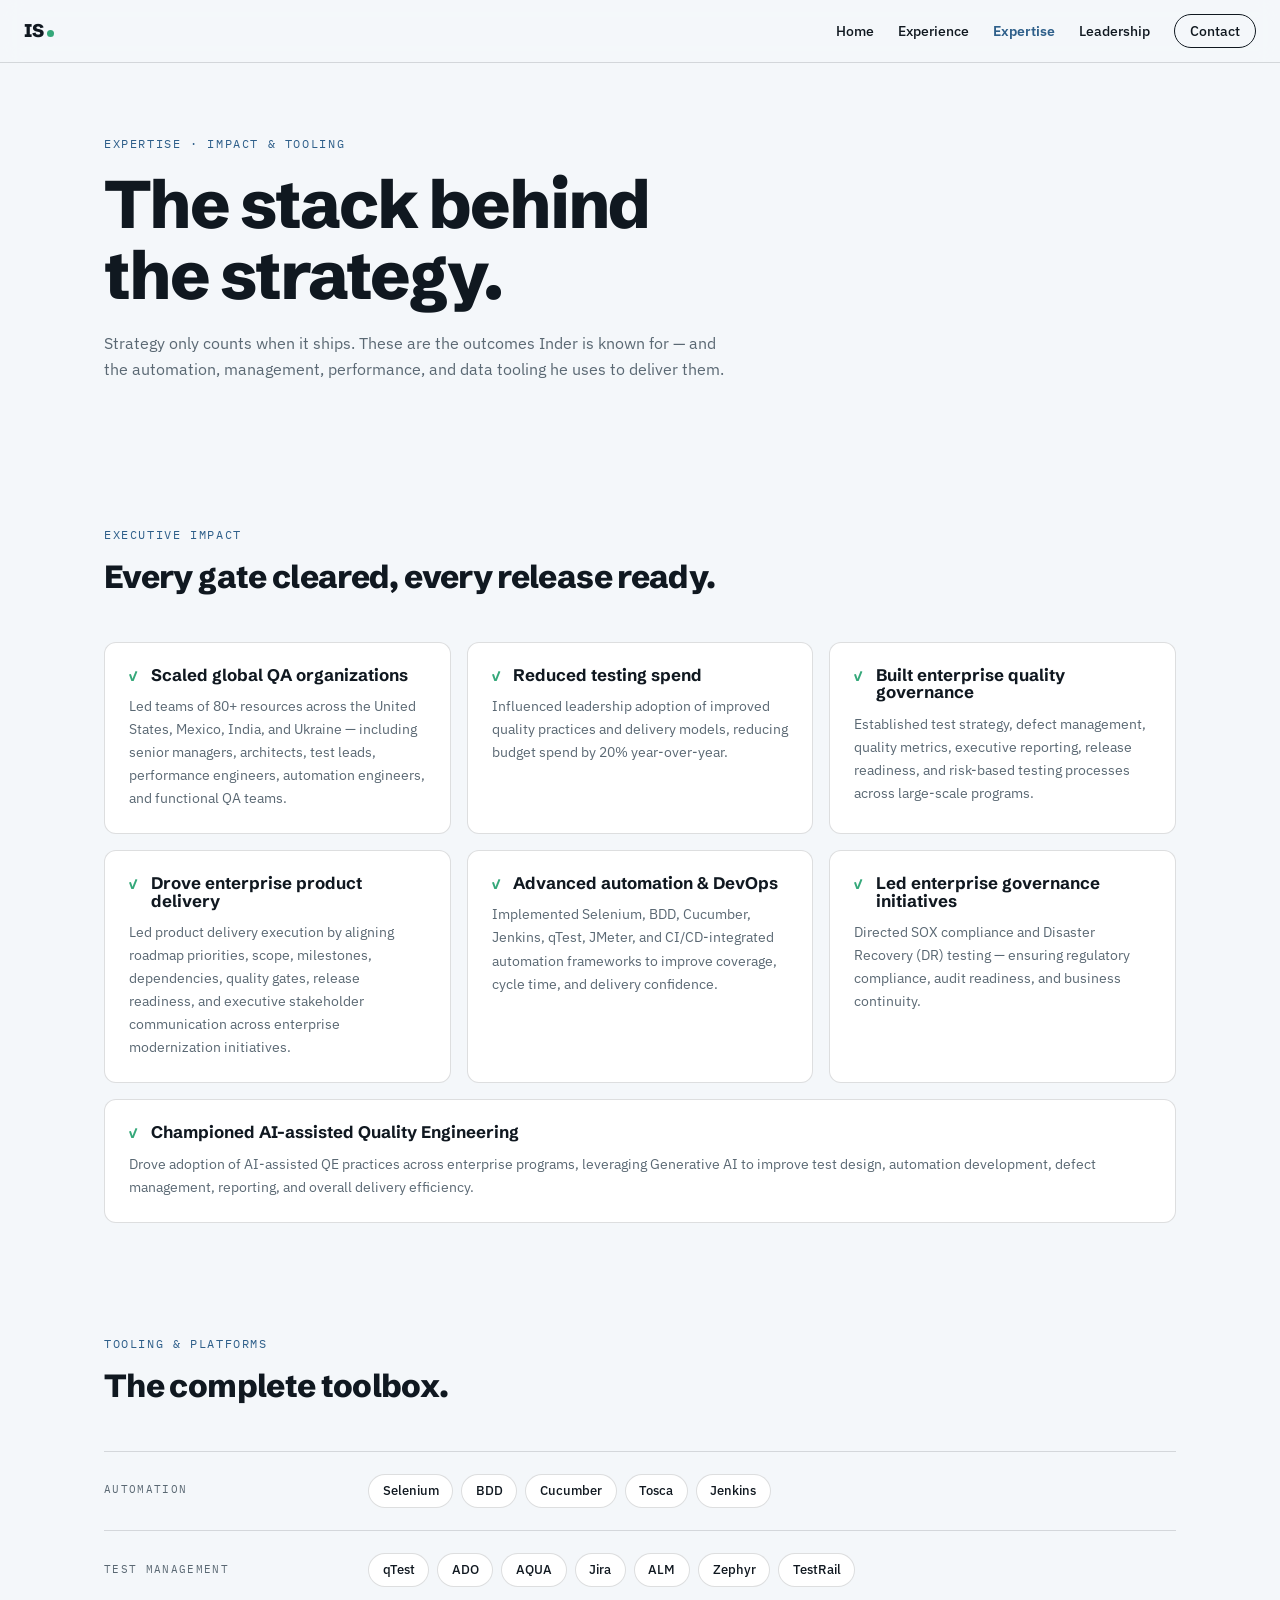
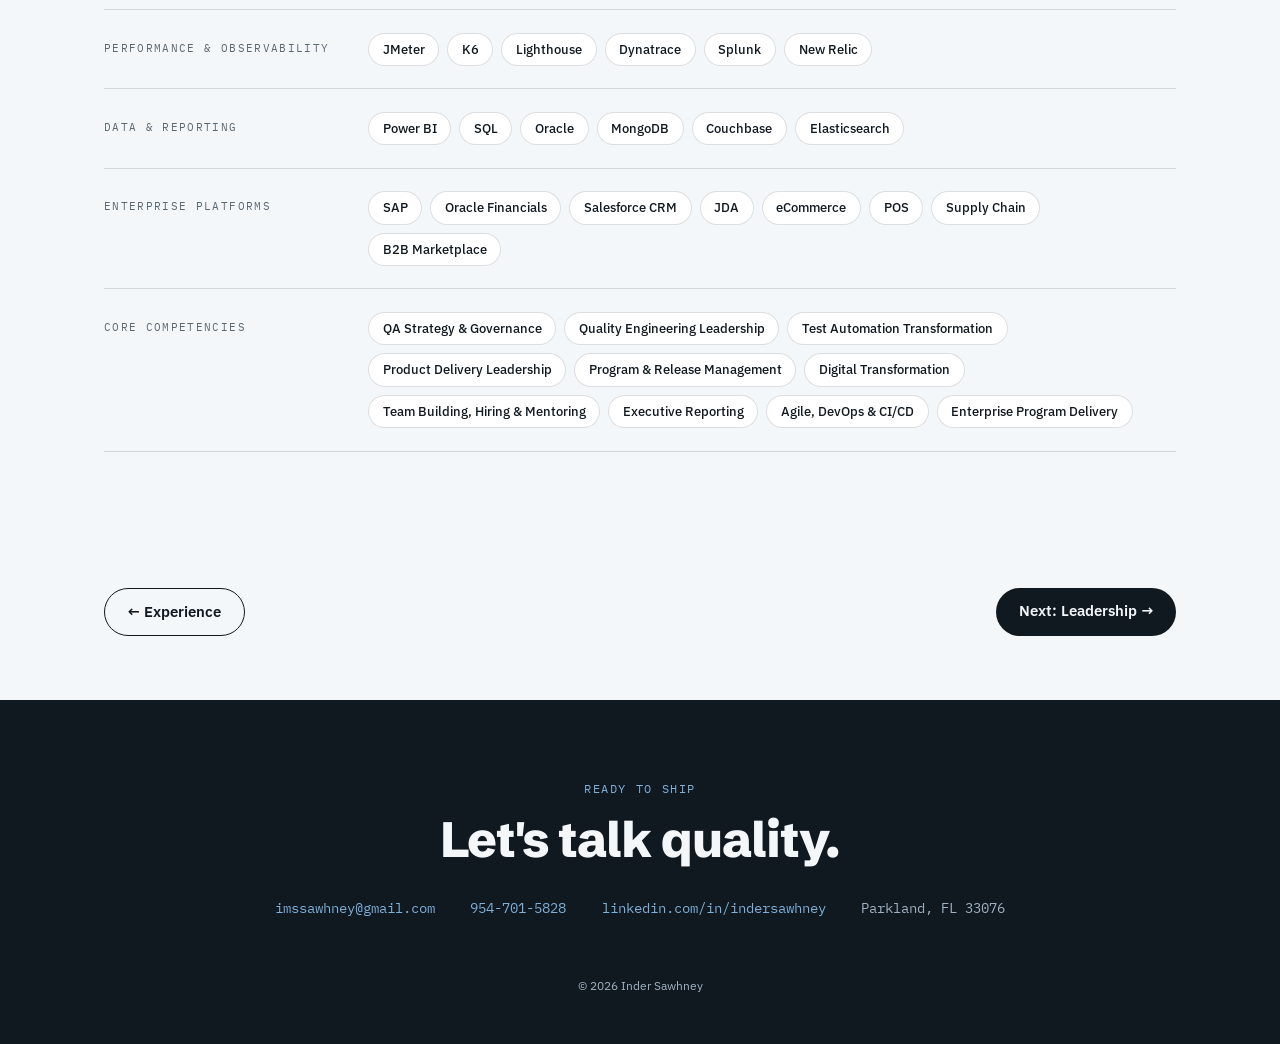
==== experience.html @ 50a34868 "Add expertise.html with structure and content This file contains the HTML structure for Inder Sawhne" ====
<!DOCTYPE html>
<html lang="en">
<head>
  <meta charset="UTF-8">
  <meta name="viewport" content="width=device-width, initial-scale=1.0">
  <title>Expertise — Inder Sawhney</title>
  <meta name="description" content="Executive impact and technical expertise of Inder Sawhney — automation, test management, performance, observability, data, and enterprise platforms.">
  <link rel="preconnect" href="https://fonts.googleapis.com">
  <link rel="preconnect" href="https://fonts.gstatic.com" crossorigin>
  <link href="https://fonts.googleapis.com/css2?family=Schibsted+Grotesk:wght@500;700;800&family=IBM+Plex+Sans:wght@400;500;600&family=IBM+Plex+Mono:wght@400;500&display=swap" rel="stylesheet">
  <link rel="stylesheet" href="style.css">
</head>
<body>

  <header class="nav">
    <a class="nav-mark" href="index.html">IS<span class="nav-dot"></span></a>
    <nav class="nav-links" aria-label="Pages">
      <a href="index.html">Home</a>
      <a href="experience.html">Experience</a>
      <a href="expertise.html" class="active">Expertise</a>
      <a href="leadership.html">Leadership</a>
      <a href="#contact" class="nav-cta">Contact</a>
    </nav>
  </header>

  <main>

    <section class="page-hero reveal">
      <p class="eyebrow">EXPERTISE · IMPACT &amp; TOOLING</p>
      <h1>The stack behind<br>the strategy.</h1>
      <p class="page-intro">
        Strategy only counts when it ships. These are the outcomes Inder is
        known for — and the automation, management, performance, and data
        tooling he uses to deliver them.
      </p>
    </section>

    <!-- ============ IMPACT ============ -->
    <section class="section">
      <div class="section-head reveal">
        <p class="eyebrow">EXECUTIVE IMPACT</p>
        <h2 class="h2-small">Every gate cleared, every release ready.</h2>
      </div>
      <div class="gate-grid">
        <article class="gate reveal">
          <h3>Scaled global QA organizations</h3>
          <p>Led teams of 80+ resources across the United States, Mexico, India, and Ukraine — including senior managers, architects, test leads, performance engineers, automation engineers, and functional QA teams.</p>
        </article>
        <article class="gate reveal">
          <h3>Reduced testing spend</h3>
          <p>Influenced leadership adoption of improved quality practices and delivery models, reducing budget spend by 20% year-over-year.</p>
        </article>
        <article class="gate reveal">
          <h3>Built enterprise quality governance</h3>
          <p>Established test strategy, defect management, quality metrics, executive reporting, release readiness, and risk-based testing processes across large-scale programs.</p>
        </article>
        <article class="gate reveal">
          <h3>Drove enterprise product delivery</h3>
          <p>Led product delivery execution by aligning roadmap priorities, scope, milestones, dependencies, quality gates, release readiness, and executive stakeholder communication across enterprise modernization initiatives.</p>
        </article>
        <article class="gate reveal">
          <h3>Advanced automation &amp; DevOps</h3>
          <p>Implemented Selenium, BDD, Cucumber, Jenkins, qTest, JMeter, and CI/CD-integrated automation frameworks to improve coverage, cycle time, and delivery confidence.</p>
        </article>
        <article class="gate reveal">
          <h3>Led enterprise governance initiatives</h3>
          <p>Directed SOX compliance and Disaster Recovery (DR) testing — ensuring regulatory compliance, audit readiness, and business continuity.</p>
        </article>
        <article class="gate reveal gate-wide">
          <h3>Championed AI-assisted Quality Engineering</h3>
          <p>Drove adoption of AI-assisted QE practices across enterprise programs, leveraging Generative AI to improve test design, automation development, defect management, reporting, and overall delivery efficiency.</p>
        </article>
      </div>
    </section>

    <!-- ============ TOOLING ============ -->
    <section class="section section-tight">
      <div class="section-head reveal">
        <p class="eyebrow">TOOLING &amp; PLATFORMS</p>
        <h2 class="h2-small">The complete toolbox.</h2>
      </div>

      <div class="skills reveal">
        <div class="skill-row">
          <p class="skill-label">AUTOMATION</p>
          <p class="skill-chips"><span>Selenium</span><span>BDD</span><span>Cucumber</span><span>Tosca</span><span>Jenkins</span></p>
        </div>
        <div class="skill-row">
          <p class="skill-label">TEST MANAGEMENT</p>
          <p class="skill-chips"><span>qTest</span><span>ADO</span><span>AQUA</span><span>Jira</span><span>ALM</span><span>Zephyr</span><span>TestRail</span></p>
        </div>
        <div class="skill-row">
          <p class="skill-label">PERFORMANCE &amp; OBSERVABILITY</p>
          <p class="skill-chips"><span>JMeter</span><span>K6</span><span>Lighthouse</span><span>Dynatrace</span><span>Splunk</span><span>New Relic</span></p>
        </div>
        <div class="skill-row">
          <p class="skill-label">DATA &amp; REPORTING</p>
          <p class="skill-chips"><span>Power BI</span><span>SQL</span><span>Oracle</span><span>MongoDB</span><span>Couchbase</span><span>Elasticsearch</span></p>
        </div>
        <div class="skill-row">
          <p class="skill-label">ENTERPRISE PLATFORMS</p>
          <p class="skill-chips"><span>SAP</span><span>Oracle Financials</span><span>Salesforce CRM</span><span>JDA</span><span>eCommerce</span><span>POS</span><span>Supply Chain</span><span>B2B Marketplace</span></p>
        </div>
        <div class="skill-row">
          <p class="skill-label">CORE COMPETENCIES</p>
          <p class="skill-chips"><span>QA Strategy &amp; Governance</span><span>Quality Engineering Leadership</span><span>Test Automation Transformation</span><span>Product Delivery Leadership</span><span>Program &amp; Release Management</span><span>Digital Transformation</span><span>Team Building, Hiring &amp; Mentoring</span><span>Executive Reporting</span><span>Agile, DevOps &amp; CI/CD</span><span>Enterprise Program Delivery</span></p>
        </div>
      </div>
    </section>

    <section class="section pager reveal">
      <a class="btn btn-ghost" href="experience.html">← Experience</a>
      <a class="btn btn-solid" href="leadership.html">Next: Leadership →</a>
    </section>

    <footer class="contact" id="contact">
      <div class="contact-inner reveal">
        <p class="eyebrow eyebrow-light">READY TO SHIP</p>
        <h2>Let's talk quality.</h2>
        <div class="contact-links">
          <a href="mailto:imssawhney@gmail.com">imssawhney@gmail.com</a>
          <a href="tel:+19547015828">954-701-5828</a>
          <a href="https://linkedin.com/in/indersawhney" target="_blank" rel="noopener">linkedin.com/in/indersawhney</a>
          <span>Parkland, FL 33076</span>
        </div>
        <p class="footnote">© <span id="year"></span> Inder Sawhney</p>
      </div>
    </footer>

  </main>

  <script src="script.js"></script>
</body>
</html>
---- style.css ----
/* ==========================================================
   Inder Sawhney — QA/QE & Product Delivery Leader
   Palette drawn from the headshot: charcoal pinstripe,
   ice-blue shirt & tie, with a single "pass" green reserved
   for status signals only.
   ========================================================== */

:root {
  --ink:        #101820;   /* charcoal, blue-cast */
  --slate:      #18242F;   /* dark panels */
  --slate-2:    #21313F;   /* raised dark surfaces */
  --paper:      #F4F7FA;   /* cool white */
  --card:       #FFFFFF;
  --steel:      #7FB0D8;   /* tie blue */
  --steel-deep: #2E5F8A;   /* links, accents on light */
  --pass:       #35A87A;   /* status green — signals only */
  --line:       rgba(16, 24, 32, 0.14);
  --line-light: rgba(244, 247, 250, 0.16);
  --muted:      #5A6873;
  --muted-light:#9FB1C0;

  --font-display: "Schibsted Grotesk", sans-serif;
  --font-body:    "IBM Plex Sans", sans-serif;
  --font-mono:    "IBM Plex Mono", monospace;

  --max: 1120px;
}

* { margin: 0; padding: 0; box-sizing: border-box; }

html { scroll-behavior: smooth; }

body {
  font-family: var(--font-body);
  color: var(--ink);
  background: var(--paper);
  line-height: 1.6;
  -webkit-font-smoothing: antialiased;
}

h1, h2, h3 { font-family: var(--font-display); line-height: 1.05; }

a { color: var(--steel-deep); text-decoration: none; }

/* ---------- shared bits ---------- */

.eyebrow {
  font-family: var(--font-mono);
  font-size: 0.72rem;
  letter-spacing: 0.14em;
  color: var(--steel-deep);
  margin-bottom: 1rem;
}
.eyebrow-light { color: var(--steel); }

.section {
  max-width: var(--max);
  margin: 0 auto;
  padding: 5.5rem 1.5rem;
}

.section-head { margin-bottom: 3rem; }

h2 {
  font-size: clamp(2rem, 4.5vw, 3.1rem);
  font-weight: 800;
  letter-spacing: -0.02em;
}
.h2-small { font-size: clamp(1.5rem, 3vw, 2rem); margin-bottom: 1.25rem; }

/* ---------- nav ---------- */

.nav {
  position: sticky;
  top: 0;
  z-index: 20;
  display: flex;
  justify-content: space-between;
  align-items: center;
  padding: 0.85rem 1.5rem;
  background: rgba(244, 247, 250, 0.88);
  backdrop-filter: blur(10px);
  border-bottom: 1px solid var(--line);
}

.nav-mark {
  font-family: var(--font-display);
  font-weight: 800;
  font-size: 1.15rem;
  color: var(--ink);
  display: inline-flex;
  align-items: baseline;
  gap: 3px;
}
.nav-dot {
  width: 7px; height: 7px;
  border-radius: 50%;
  background: var(--pass);
  display: inline-block;
}

.nav-links { display: flex; gap: 1.5rem; align-items: center; }
.nav-links a {
  font-size: 0.9rem;
  font-weight: 500;
  color: var(--ink);
}
.nav-links a:hover { color: var(--steel-deep); }
.nav-cta {
  border: 1px solid var(--ink);
  border-radius: 999px;
  padding: 0.3rem 0.95rem;
}
.nav-cta:hover { background: var(--ink); color: var(--paper) !important; }

/* ---------- hero ---------- */

.hero {
  max-width: var(--max);
  margin: 0 auto;
  padding: 4.5rem 1.5rem 3rem;
  display: grid;
  grid-template-columns: 1.35fr 1fr;
  gap: 3.5rem;
  align-items: center;
}

.hero h1 {
  font-size: clamp(3rem, 8vw, 5.4rem);
  font-weight: 800;
  letter-spacing: -0.03em;
  margin-bottom: 1.1rem;
}

.hero-title {
  font-family: var(--font-mono);
  font-size: 0.85rem;
  color: var(--steel-deep);
  margin-bottom: 1.4rem;
}

.hero-summary {
  color: var(--muted);
  max-width: 56ch;
  margin-bottom: 2rem;
}

.hero-actions { display: flex; gap: 0.85rem; flex-wrap: wrap; }

.btn {
  font-weight: 600;
  font-size: 0.92rem;
  padding: 0.7rem 1.4rem;
  border-radius: 999px;
  transition: transform 0.15s ease, background 0.15s ease, color 0.15s ease;
}
.btn:hover { transform: translateY(-2px); }
.btn-solid { background: var(--ink); color: var(--paper); }
.btn-solid:hover { background: var(--slate-2); }
.btn-ghost { border: 1px solid var(--ink); color: var(--ink); }
.btn-ghost:hover { background: var(--ink); color: var(--paper); }

.hero-photo {
  position: relative;
  justify-self: end;
  max-width: 360px;
  width: 100%;
}
.hero-photo img {
  width: 100%;
  height: auto;
  display: block;
  border-radius: 14px;
  box-shadow: 0 24px 60px -24px rgba(16, 24, 32, 0.45);
}
.photo-chip {
  position: absolute;
  left: 50%;
  bottom: -16px;
  transform: translateX(-50%);
  white-space: nowrap;
  background: var(--card);
  border: 1px solid var(--line);
  border-radius: 999px;
  padding: 0.4rem 0.95rem;
  font-family: var(--font-mono);
  font-size: 0.7rem;
  letter-spacing: 0.04em;
  display: inline-flex;
  align-items: center;
  gap: 0.5rem;
  box-shadow: 0 8px 24px -12px rgba(16, 24, 32, 0.35);
}
.status-dot {
  width: 8px; height: 8px;
  border-radius: 50%;
  background: var(--pass);
  animation: pulse 2.2s ease-in-out infinite;
}

@keyframes pulse {
  0%, 100% { box-shadow: 0 0 0 0 rgba(53, 168, 122, 0.45); }
  50%      { box-shadow: 0 0 0 6px rgba(53, 168, 122, 0); }
}

/* ---------- readiness dashboard ---------- */

.dash {
  max-width: var(--max);
  margin: 2.5rem auto 0;
  padding: 0 1.5rem;
  display: grid;
  grid-template-columns: repeat(3, 1fr);
  gap: 1rem;
}

.dash-tile {
  background: var(--card);
  border: 1px solid var(--line);
  border-radius: 12px;
  padding: 1.4rem 1.5rem;
  position: relative;
}
.dash-tile::before {
  content: "✓";
  position: absolute;
  top: 1.15rem;
  right: 1.25rem;
  font-family: var(--font-mono);
  font-size: 0.8rem;
  color: var(--pass);
  border: 1px solid var(--pass);
  border-radius: 50%;
  width: 20px; height: 20px;
  display: grid;
  place-items: center;
}
.dash-label {
  font-family: var(--font-mono);
  font-size: 0.68rem;
  letter-spacing: 0.12em;
  color: var(--muted);
}
.dash-value {
  font-family: var(--font-display);
  font-size: 2.6rem;
  font-weight: 800;
  letter-spacing: -0.02em;
  margin: 0.2rem 0 0.3rem;
}
.dash-note { font-size: 0.85rem; color: var(--muted); }

/* ---------- impact gates ---------- */

.gate-grid {
  display: grid;
  grid-template-columns: repeat(3, 1fr);
  gap: 1rem;
}

.gate {
  background: var(--card);
  border: 1px solid var(--line);
  border-radius: 12px;
  padding: 1.5rem;
  transition: transform 0.18s ease, box-shadow 0.18s ease;
}
.gate:hover {
  transform: translateY(-4px);
  box-shadow: 0 18px 40px -22px rgba(16, 24, 32, 0.35);
}
.gate h3 {
  font-size: 1.05rem;
  font-weight: 700;
  margin-bottom: 0.6rem;
  padding-left: 1.35rem;
  position: relative;
}
.gate h3::before {
  content: "✓";
  position: absolute;
  left: 0;
  top: 0.05rem;
  color: var(--pass);
  font-family: var(--font-mono);
  font-size: 0.9rem;
}
.gate p { font-size: 0.9rem; color: var(--muted); }

/* ---------- experience pipeline (signature) ---------- */

.section-dark {
  max-width: none;
  background: var(--ink);
  color: var(--paper);
}
.section-dark .section-head,
.pipeline {
  max-width: var(--max);
  margin-left: auto;
  margin-right: auto;
}
.section-dark { padding: 5.5rem 1.5rem; }

.pipeline { position: relative; }

.stage {
  display: grid;
  grid-template-columns: 40px 1fr;
  gap: 1.25rem;
  padding-bottom: 3rem;
}

.stage-rail {
  position: relative;
  display: flex;
  justify-content: center;
}
.stage-rail::before {
  content: "";
  position: absolute;
  top: 18px;
  bottom: -18px;
  width: 2px;
  background: var(--line-light);
}
.stage:last-child .stage-rail::before { display: none; }

.node {
  position: relative;
  z-index: 1;
  width: 14px; height: 14px;
  margin-top: 5px;
  border-radius: 50%;
  background: var(--ink);
  border: 2px solid var(--steel);
}
.node-active {
  background: var(--pass);
  border-color: var(--pass);
  animation: pulse 2.2s ease-in-out infinite;
}

.stage-meta {
  font-family: var(--font-mono);
  font-size: 0.72rem;
  letter-spacing: 0.12em;
  color: var(--muted-light);
  margin-bottom: 0.4rem;
}
.stage-live { color: var(--pass); }

.stage-body h3 {
  font-size: 1.35rem;
  font-weight: 700;
  color: var(--paper);
}
.stage-org {
  font-size: 0.95rem;
  color: var(--steel);
  margin: 0.2rem 0 0.9rem;
}
.stage-body ul {
  list-style: none;
  display: grid;
  gap: 0.55rem;
}
.stage-body li {
  font-size: 0.92rem;
  color: var(--muted-light);
  padding-left: 1.1rem;
  position: relative;
}
.stage-body li::before {
  content: "";
  position: absolute;
  left: 0;
  top: 0.62em;
  width: 5px; height: 5px;
  border-radius: 1px;
  background: var(--steel);
}

/* ---------- skills ---------- */

.skills {
  border-top: 1px solid var(--line);
}
.skill-row {
  display: grid;
  grid-template-columns: 240px 1fr;
  gap: 1.5rem;
  padding: 1.4rem 0;
  border-bottom: 1px solid var(--line);
  align-items: start;
}
.skill-label {
  font-family: var(--font-mono);
  font-size: 0.7rem;
  letter-spacing: 0.12em;
  color: var(--muted);
  padding-top: 0.45rem;
}
.skill-chips {
  display: flex;
  flex-wrap: wrap;
  gap: 0.5rem;
}
.skill-chips span {
  background: var(--card);
  border: 1px solid var(--line);
  border-radius: 999px;
  padding: 0.32rem 0.85rem;
  font-size: 0.83rem;
  font-weight: 500;
}

/* ---------- leadership / education split ---------- */

.section-split {
  display: grid;
  grid-template-columns: 1fr 1fr;
  gap: 4rem;
}
.plain-list {
  list-style: none;
  display: grid;
  gap: 0.8rem;
}
.plain-list li {
  font-size: 0.93rem;
  color: var(--muted);
  padding-left: 1.1rem;
  position: relative;
}
.plain-list li strong { color: var(--ink); }
.plain-list li::before {
  content: "";
  position: absolute;
  left: 0;
  top: 0.62em;
  width: 5px; height: 5px;
  border-radius: 1px;
  background: var(--steel-deep);
}

/* ---------- contact ---------- */

.contact {
  background: var(--ink);
  color: var(--paper);
  padding: 5rem 1.5rem 3rem;
  text-align: center;
}
.contact h2 { margin-bottom: 2rem; }
.contact-links {
  display: flex;
  justify-content: center;
  flex-wrap: wrap;
  gap: 0.8rem 2.2rem;
  font-family: var(--font-mono);
  font-size: 0.85rem;
}
.contact-links a { color: var(--steel); }
.contact-links a:hover { color: var(--paper); }
.contact-links span { color: var(--muted-light); }
.footnote {
  margin-top: 3.5rem;
  font-size: 0.78rem;
  color: var(--muted-light);
}

/* ---------- reveal animation ---------- */

.reveal {
  opacity: 0;
  transform: translateY(18px);
  transition: opacity 0.6s ease, transform 0.6s ease;
}
.reveal.visible { opacity: 1; transform: none; }

@media (prefers-reduced-motion: reduce) {
  html { scroll-behavior: auto; }
  .reveal { opacity: 1; transform: none; transition: none; }
  .status-dot, .node-active { animation: none; }
  .btn:hover, .gate:hover { transform: none; }
}

/* ---------- responsive ---------- */

@media (max-width: 900px) {
  .hero { grid-template-columns: 1fr; gap: 2.5rem; }
  .hero-photo { justify-self: start; max-width: 300px; }
  .dash { grid-template-columns: 1fr; }
  .gate-grid { grid-template-columns: 1fr 1fr; }
  .section-split { grid-template-columns: 1fr; gap: 3rem; }
  .skill-row { grid-template-columns: 1fr; gap: 0.5rem; }
  .skill-label { padding-top: 0; }
}

@media (max-width: 600px) {
  .nav-links { gap: 0.9rem; }
  .nav-links a:not(.nav-cta) { display: none; }
  .gate-grid { grid-template-columns: 1fr; }
  .photo-chip { font-size: 0.62rem; }
}

/* visible keyboard focus */
a:focus-visible, .btn:focus-visible {
  outline: 2px solid var(--steel-deep);
  outline-offset: 3px;
  border-radius: 6px;
}

/* ==========================================================
   Multi-page additions
   ========================================================== */

/* active nav link */
.nav-links a.active {
  color: var(--steel-deep);
  font-weight: 600;
}

/* sub-page hero */
.page-hero {
  max-width: var(--max);
  margin: 0 auto;
  padding: 4.5rem 1.5rem 3.5rem;
}
.page-hero h1 {
  font-size: clamp(2.4rem, 6vw, 4.2rem);
  font-weight: 800;
  letter-spacing: -0.03em;
  margin-bottom: 1.2rem;
}
.page-intro {
  color: var(--muted);
  max-width: 62ch;
  font-size: 1.02rem;
}

/* explore cards on home */
.explore-grid {
  display: grid;
  grid-template-columns: repeat(3, 1fr);
  gap: 1rem;
}
.explore-card {
  display: block;
  background: var(--card);
  border: 1px solid var(--line);
  border-radius: 12px;
  padding: 1.7rem 1.6rem 1.5rem;
  color: var(--ink);
  transition: transform 0.18s ease, box-shadow 0.18s ease, border-color 0.18s ease;
}
.explore-card:hover {
  transform: translateY(-5px);
  box-shadow: 0 20px 44px -22px rgba(16, 24, 32, 0.4);
  border-color: var(--steel-deep);
}
.explore-num {
  font-family: var(--font-mono);
  font-size: 0.72rem;
  letter-spacing: 0.14em;
  color: var(--steel-deep);
  margin-bottom: 1.6rem;
}
.explore-card h3 {
  font-size: 1.3rem;
  font-weight: 800;
  margin-bottom: 0.55rem;
}
.explore-card p:not(.explore-num) {
  font-size: 0.9rem;
  color: var(--muted);
  margin-bottom: 1.4rem;
}
.explore-go {
  font-family: var(--font-mono);
  font-size: 0.75rem;
  letter-spacing: 0.06em;
  color: var(--steel-deep);
}
.explore-card:hover .explore-go { text-decoration: underline; }

/* section spacing helpers for sub-pages */
.section-tight { padding-top: 1.5rem; }
.section-flush { padding-top: 3.5rem; }

/* wide gate card + two-column gate grid */
.gate-wide { grid-column: 1 / -1; }
.gate-grid-two { grid-template-columns: 1fr 1fr; }

/* prev/next pager */
.pager {
  display: flex;
  justify-content: space-between;
  gap: 1rem;
  padding-top: 3rem;
  padding-bottom: 4rem;
}

@media (max-width: 900px) {
  .explore-grid { grid-template-columns: 1fr; }
  .gate-grid-two { grid-template-columns: 1fr; }
}
@media (max-width: 600px) {
  .pager { flex-direction: column; align-items: stretch; text-align: center; }
}
@media (prefers-reduced-motion: reduce) {
  .explore-card:hover { transform: none; }
}
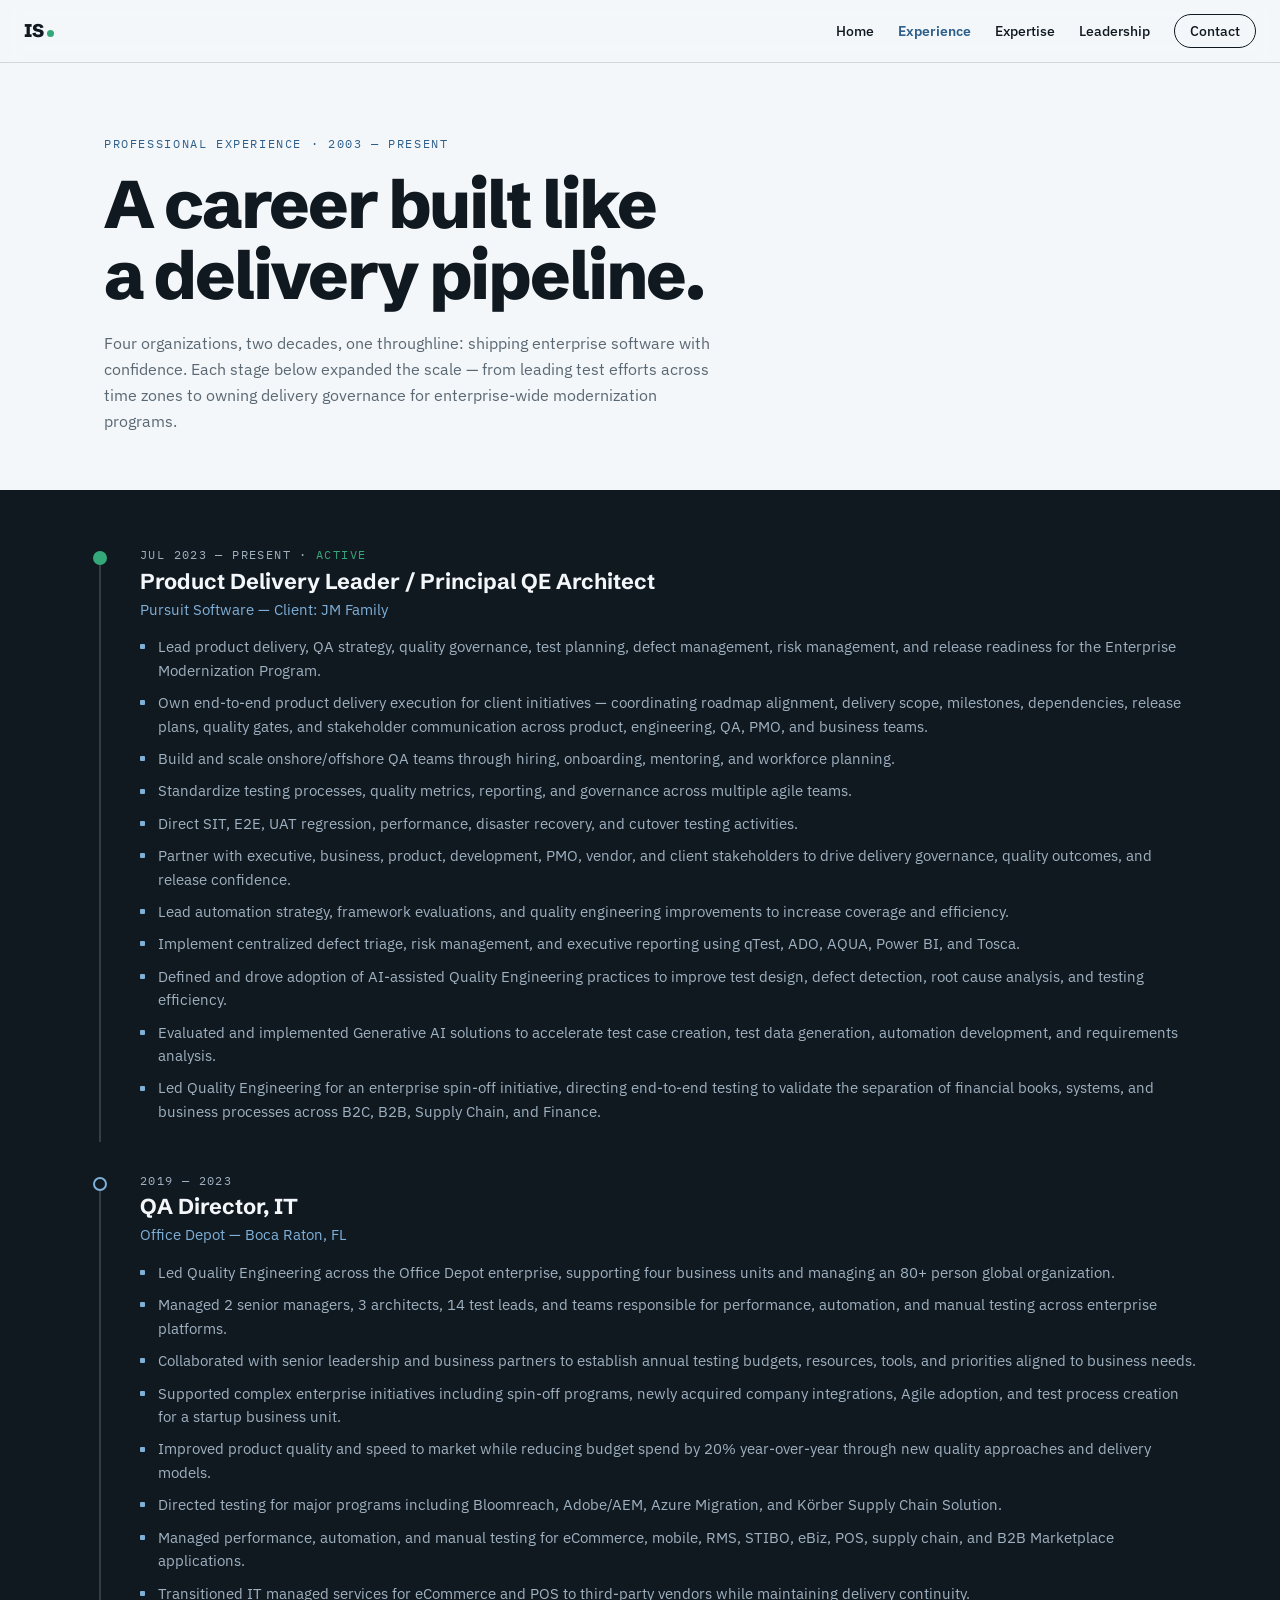
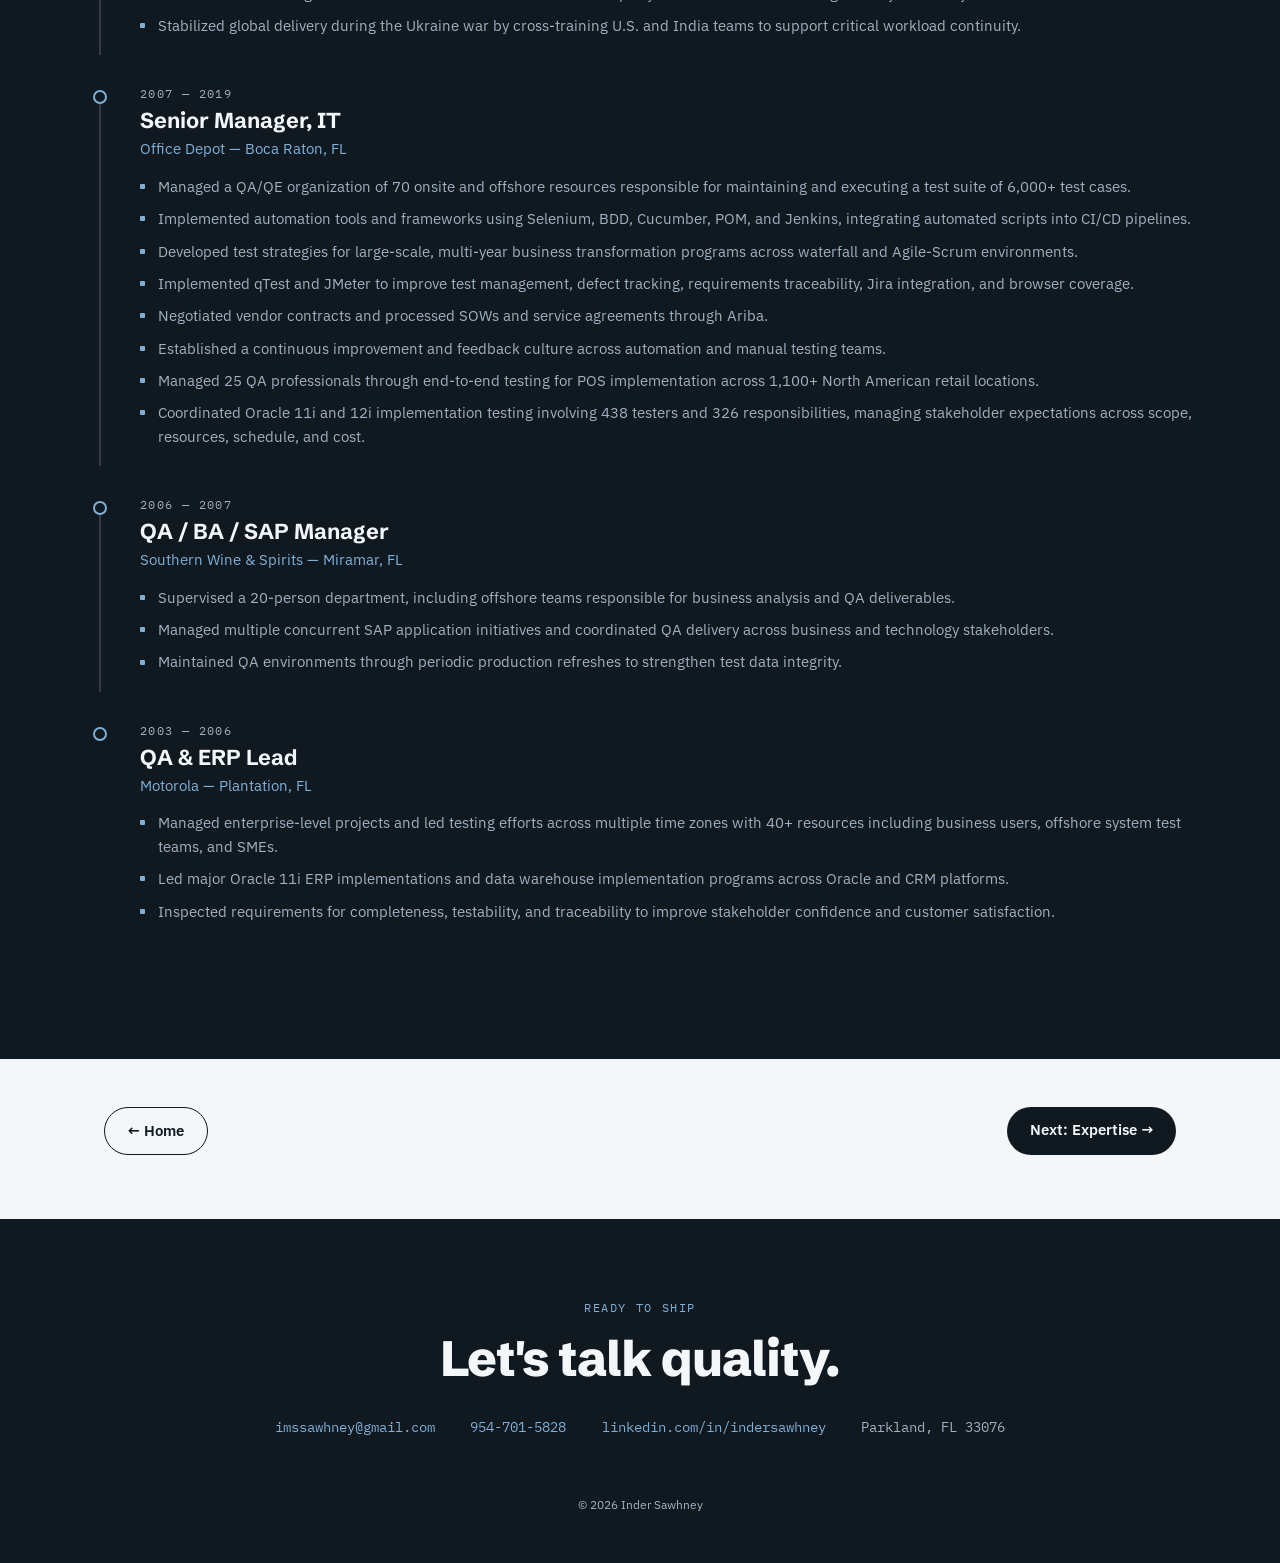
==== commit 4f0d2310: "Add experience.html for professional background" ====
--- a/experience.html
+++ b/experience.html
@@ -3,8 +3,8 @@
 <head>
   <meta charset="UTF-8">
   <meta name="viewport" content="width=device-width, initial-scale=1.0">
-  <title>Expertise — Inder Sawhney</title>
-  <meta name="description" content="Executive impact and technical expertise of Inder Sawhney — automation, test management, performance, observability, data, and enterprise platforms.">
+  <title>Experience — Inder Sawhney</title>
+  <meta name="description" content="Professional experience of Inder Sawhney — Pursuit Software, Office Depot, Southern Wine & Spirits, and Motorola.">
   <link rel="preconnect" href="https://fonts.googleapis.com">
   <link rel="preconnect" href="https://fonts.gstatic.com" crossorigin>
   <link href="https://fonts.googleapis.com/css2?family=Schibsted+Grotesk:wght@500;700;800&family=IBM+Plex+Sans:wght@400;500;600&family=IBM+Plex+Mono:wght@400;500&display=swap" rel="stylesheet">
@@ -16,8 +16,8 @@
     <a class="nav-mark" href="index.html">IS<span class="nav-dot"></span></a>
     <nav class="nav-links" aria-label="Pages">
       <a href="index.html">Home</a>
-      <a href="experience.html">Experience</a>
-      <a href="expertise.html" class="active">Expertise</a>
+      <a href="experience.html" class="active">Experience</a>
+      <a href="expertise.html">Expertise</a>
       <a href="leadership.html">Leadership</a>
       <a href="#contact" class="nav-cta">Contact</a>
     </nav>
@@ -26,91 +26,114 @@
   <main>
 
     <section class="page-hero reveal">
-      <p class="eyebrow">EXPERTISE · IMPACT &amp; TOOLING</p>
-      <h1>The stack behind<br>the strategy.</h1>
+      <p class="eyebrow">PROFESSIONAL EXPERIENCE · 2003 — PRESENT</p>
+      <h1>A career built like<br>a delivery pipeline.</h1>
       <p class="page-intro">
-        Strategy only counts when it ships. These are the outcomes Inder is
-        known for — and the automation, management, performance, and data
-        tooling he uses to deliver them.
+        Four organizations, two decades, one throughline: shipping enterprise
+        software with confidence. Each stage below expanded the scale — from
+        leading test efforts across time zones to owning delivery governance
+        for enterprise-wide modernization programs.
       </p>
     </section>
 
-    <!-- ============ IMPACT ============ -->
-    <section class="section">
-      <div class="section-head reveal">
-        <p class="eyebrow">EXECUTIVE IMPACT</p>
-        <h2 class="h2-small">Every gate cleared, every release ready.</h2>
-      </div>
-      <div class="gate-grid">
-        <article class="gate reveal">
-          <h3>Scaled global QA organizations</h3>
-          <p>Led teams of 80+ resources across the United States, Mexico, India, and Ukraine — including senior managers, architects, test leads, performance engineers, automation engineers, and functional QA teams.</p>
+    <section class="section section-dark section-flush">
+      <div class="pipeline">
+
+        <article class="stage reveal">
+          <div class="stage-rail"><span class="node node-active"></span></div>
+          <div class="stage-body">
+            <p class="stage-meta">JUL 2023 — PRESENT · <span class="stage-live">ACTIVE</span></p>
+            <h3>Product Delivery Leader / Principal QE Architect</h3>
+            <p class="stage-org">Pursuit Software — Client: JM Family</p>
+            <ul>
+              <li>Lead product delivery, QA strategy, quality governance, test planning, defect management, risk management, and release readiness for the Enterprise Modernization Program.</li>
+              <li>Own end-to-end product delivery execution for client initiatives — coordinating roadmap alignment, delivery scope, milestones, dependencies, release plans, quality gates, and stakeholder communication across product, engineering, QA, PMO, and business teams.</li>
+              <li>Build and scale onshore/offshore QA teams through hiring, onboarding, mentoring, and workforce planning.</li>
+              <li>Standardize testing processes, quality metrics, reporting, and governance across multiple agile teams.</li>
+              <li>Direct SIT, E2E, UAT regression, performance, disaster recovery, and cutover testing activities.</li>
+              <li>Partner with executive, business, product, development, PMO, vendor, and client stakeholders to drive delivery governance, quality outcomes, and release confidence.</li>
+              <li>Lead automation strategy, framework evaluations, and quality engineering improvements to increase coverage and efficiency.</li>
+              <li>Implement centralized defect triage, risk management, and executive reporting using qTest, ADO, AQUA, Power BI, and Tosca.</li>
+              <li>Defined and drove adoption of AI-assisted Quality Engineering practices to improve test design, defect detection, root cause analysis, and testing efficiency.</li>
+              <li>Evaluated and implemented Generative AI solutions to accelerate test case creation, test data generation, automation development, and requirements analysis.</li>
+              <li>Led Quality Engineering for an enterprise spin-off initiative, directing end-to-end testing to validate the separation of financial books, systems, and business processes across B2C, B2B, Supply Chain, and Finance.</li>
+            </ul>
+          </div>
         </article>
-        <article class="gate reveal">
-          <h3>Reduced testing spend</h3>
-          <p>Influenced leadership adoption of improved quality practices and delivery models, reducing budget spend by 20% year-over-year.</p>
+
+        <article class="stage reveal">
+          <div class="stage-rail"><span class="node"></span></div>
+          <div class="stage-body">
+            <p class="stage-meta">2019 — 2023</p>
+            <h3>QA Director, IT</h3>
+            <p class="stage-org">Office Depot — Boca Raton, FL</p>
+            <ul>
+              <li>Led Quality Engineering across the Office Depot enterprise, supporting four business units and managing an 80+ person global organization.</li>
+              <li>Managed 2 senior managers, 3 architects, 14 test leads, and teams responsible for performance, automation, and manual testing across enterprise platforms.</li>
+              <li>Collaborated with senior leadership and business partners to establish annual testing budgets, resources, tools, and priorities aligned to business needs.</li>
+              <li>Supported complex enterprise initiatives including spin-off programs, newly acquired company integrations, Agile adoption, and test process creation for a startup business unit.</li>
+              <li>Improved product quality and speed to market while reducing budget spend by 20% year-over-year through new quality approaches and delivery models.</li>
+              <li>Directed testing for major programs including Bloomreach, Adobe/AEM, Azure Migration, and Körber Supply Chain Solution.</li>
+              <li>Managed performance, automation, and manual testing for eCommerce, mobile, RMS, STIBO, eBiz, POS, supply chain, and B2B Marketplace applications.</li>
+              <li>Transitioned IT managed services for eCommerce and POS to third-party vendors while maintaining delivery continuity.</li>
+              <li>Stabilized global delivery during the Ukraine war by cross-training U.S. and India teams to support critical workload continuity.</li>
+            </ul>
+          </div>
         </article>
-        <article class="gate reveal">
-          <h3>Built enterprise quality governance</h3>
-          <p>Established test strategy, defect management, quality metrics, executive reporting, release readiness, and risk-based testing processes across large-scale programs.</p>
+
+        <article class="stage reveal">
+          <div class="stage-rail"><span class="node"></span></div>
+          <div class="stage-body">
+            <p class="stage-meta">2007 — 2019</p>
+            <h3>Senior Manager, IT</h3>
+            <p class="stage-org">Office Depot — Boca Raton, FL</p>
+            <ul>
+              <li>Managed a QA/QE organization of 70 onsite and offshore resources responsible for maintaining and executing a test suite of 6,000+ test cases.</li>
+              <li>Implemented automation tools and frameworks using Selenium, BDD, Cucumber, POM, and Jenkins, integrating automated scripts into CI/CD pipelines.</li>
+              <li>Developed test strategies for large-scale, multi-year business transformation programs across waterfall and Agile-Scrum environments.</li>
+              <li>Implemented qTest and JMeter to improve test management, defect tracking, requirements traceability, Jira integration, and browser coverage.</li>
+              <li>Negotiated vendor contracts and processed SOWs and service agreements through Ariba.</li>
+              <li>Established a continuous improvement and feedback culture across automation and manual testing teams.</li>
+              <li>Managed 25 QA professionals through end-to-end testing for POS implementation across 1,100+ North American retail locations.</li>
+              <li>Coordinated Oracle 11i and 12i implementation testing involving 438 testers and 326 responsibilities, managing stakeholder expectations across scope, resources, schedule, and cost.</li>
+            </ul>
+          </div>
         </article>
-        <article class="gate reveal">
-          <h3>Drove enterprise product delivery</h3>
-          <p>Led product delivery execution by aligning roadmap priorities, scope, milestones, dependencies, quality gates, release readiness, and executive stakeholder communication across enterprise modernization initiatives.</p>
+
+        <article class="stage reveal">
+          <div class="stage-rail"><span class="node"></span></div>
+          <div class="stage-body">
+            <p class="stage-meta">2006 — 2007</p>
+            <h3>QA / BA / SAP Manager</h3>
+            <p class="stage-org">Southern Wine &amp; Spirits — Miramar, FL</p>
+            <ul>
+              <li>Supervised a 20-person department, including offshore teams responsible for business analysis and QA deliverables.</li>
+              <li>Managed multiple concurrent SAP application initiatives and coordinated QA delivery across business and technology stakeholders.</li>
+              <li>Maintained QA environments through periodic production refreshes to strengthen test data integrity.</li>
+            </ul>
+          </div>
         </article>
-        <article class="gate reveal">
-          <h3>Advanced automation &amp; DevOps</h3>
-          <p>Implemented Selenium, BDD, Cucumber, Jenkins, qTest, JMeter, and CI/CD-integrated automation frameworks to improve coverage, cycle time, and delivery confidence.</p>
+
+        <article class="stage reveal">
+          <div class="stage-rail"><span class="node node-last"></span></div>
+          <div class="stage-body">
+            <p class="stage-meta">2003 — 2006</p>
+            <h3>QA &amp; ERP Lead</h3>
+            <p class="stage-org">Motorola — Plantation, FL</p>
+            <ul>
+              <li>Managed enterprise-level projects and led testing efforts across multiple time zones with 40+ resources including business users, offshore system test teams, and SMEs.</li>
+              <li>Led major Oracle 11i ERP implementations and data warehouse implementation programs across Oracle and CRM platforms.</li>
+              <li>Inspected requirements for completeness, testability, and traceability to improve stakeholder confidence and customer satisfaction.</li>
+            </ul>
+          </div>
         </article>
-        <article class="gate reveal">
-          <h3>Led enterprise governance initiatives</h3>
-          <p>Directed SOX compliance and Disaster Recovery (DR) testing — ensuring regulatory compliance, audit readiness, and business continuity.</p>
-        </article>
-        <article class="gate reveal gate-wide">
-          <h3>Championed AI-assisted Quality Engineering</h3>
-          <p>Drove adoption of AI-assisted QE practices across enterprise programs, leveraging Generative AI to improve test design, automation development, defect management, reporting, and overall delivery efficiency.</p>
-        </article>
-      </div>
-    </section>
 
-    <!-- ============ TOOLING ============ -->
-    <section class="section section-tight">
-      <div class="section-head reveal">
-        <p class="eyebrow">TOOLING &amp; PLATFORMS</p>
-        <h2 class="h2-small">The complete toolbox.</h2>
-      </div>
-
-      <div class="skills reveal">
-        <div class="skill-row">
-          <p class="skill-label">AUTOMATION</p>
-          <p class="skill-chips"><span>Selenium</span><span>BDD</span><span>Cucumber</span><span>Tosca</span><span>Jenkins</span></p>
-        </div>
-        <div class="skill-row">
-          <p class="skill-label">TEST MANAGEMENT</p>
-          <p class="skill-chips"><span>qTest</span><span>ADO</span><span>AQUA</span><span>Jira</span><span>ALM</span><span>Zephyr</span><span>TestRail</span></p>
-        </div>
-        <div class="skill-row">
-          <p class="skill-label">PERFORMANCE &amp; OBSERVABILITY</p>
-          <p class="skill-chips"><span>JMeter</span><span>K6</span><span>Lighthouse</span><span>Dynatrace</span><span>Splunk</span><span>New Relic</span></p>
-        </div>
-        <div class="skill-row">
-          <p class="skill-label">DATA &amp; REPORTING</p>
-          <p class="skill-chips"><span>Power BI</span><span>SQL</span><span>Oracle</span><span>MongoDB</span><span>Couchbase</span><span>Elasticsearch</span></p>
-        </div>
-        <div class="skill-row">
-          <p class="skill-label">ENTERPRISE PLATFORMS</p>
-          <p class="skill-chips"><span>SAP</span><span>Oracle Financials</span><span>Salesforce CRM</span><span>JDA</span><span>eCommerce</span><span>POS</span><span>Supply Chain</span><span>B2B Marketplace</span></p>
-        </div>
-        <div class="skill-row">
-          <p class="skill-label">CORE COMPETENCIES</p>
-          <p class="skill-chips"><span>QA Strategy &amp; Governance</span><span>Quality Engineering Leadership</span><span>Test Automation Transformation</span><span>Product Delivery Leadership</span><span>Program &amp; Release Management</span><span>Digital Transformation</span><span>Team Building, Hiring &amp; Mentoring</span><span>Executive Reporting</span><span>Agile, DevOps &amp; CI/CD</span><span>Enterprise Program Delivery</span></p>
-        </div>
       </div>
     </section>
 
     <section class="section pager reveal">
-      <a class="btn btn-ghost" href="experience.html">← Experience</a>
-      <a class="btn btn-solid" href="leadership.html">Next: Leadership →</a>
+      <a class="btn btn-ghost" href="index.html">← Home</a>
+      <a class="btn btn-solid" href="expertise.html">Next: Expertise →</a>
     </section>
 
     <footer class="contact" id="contact">
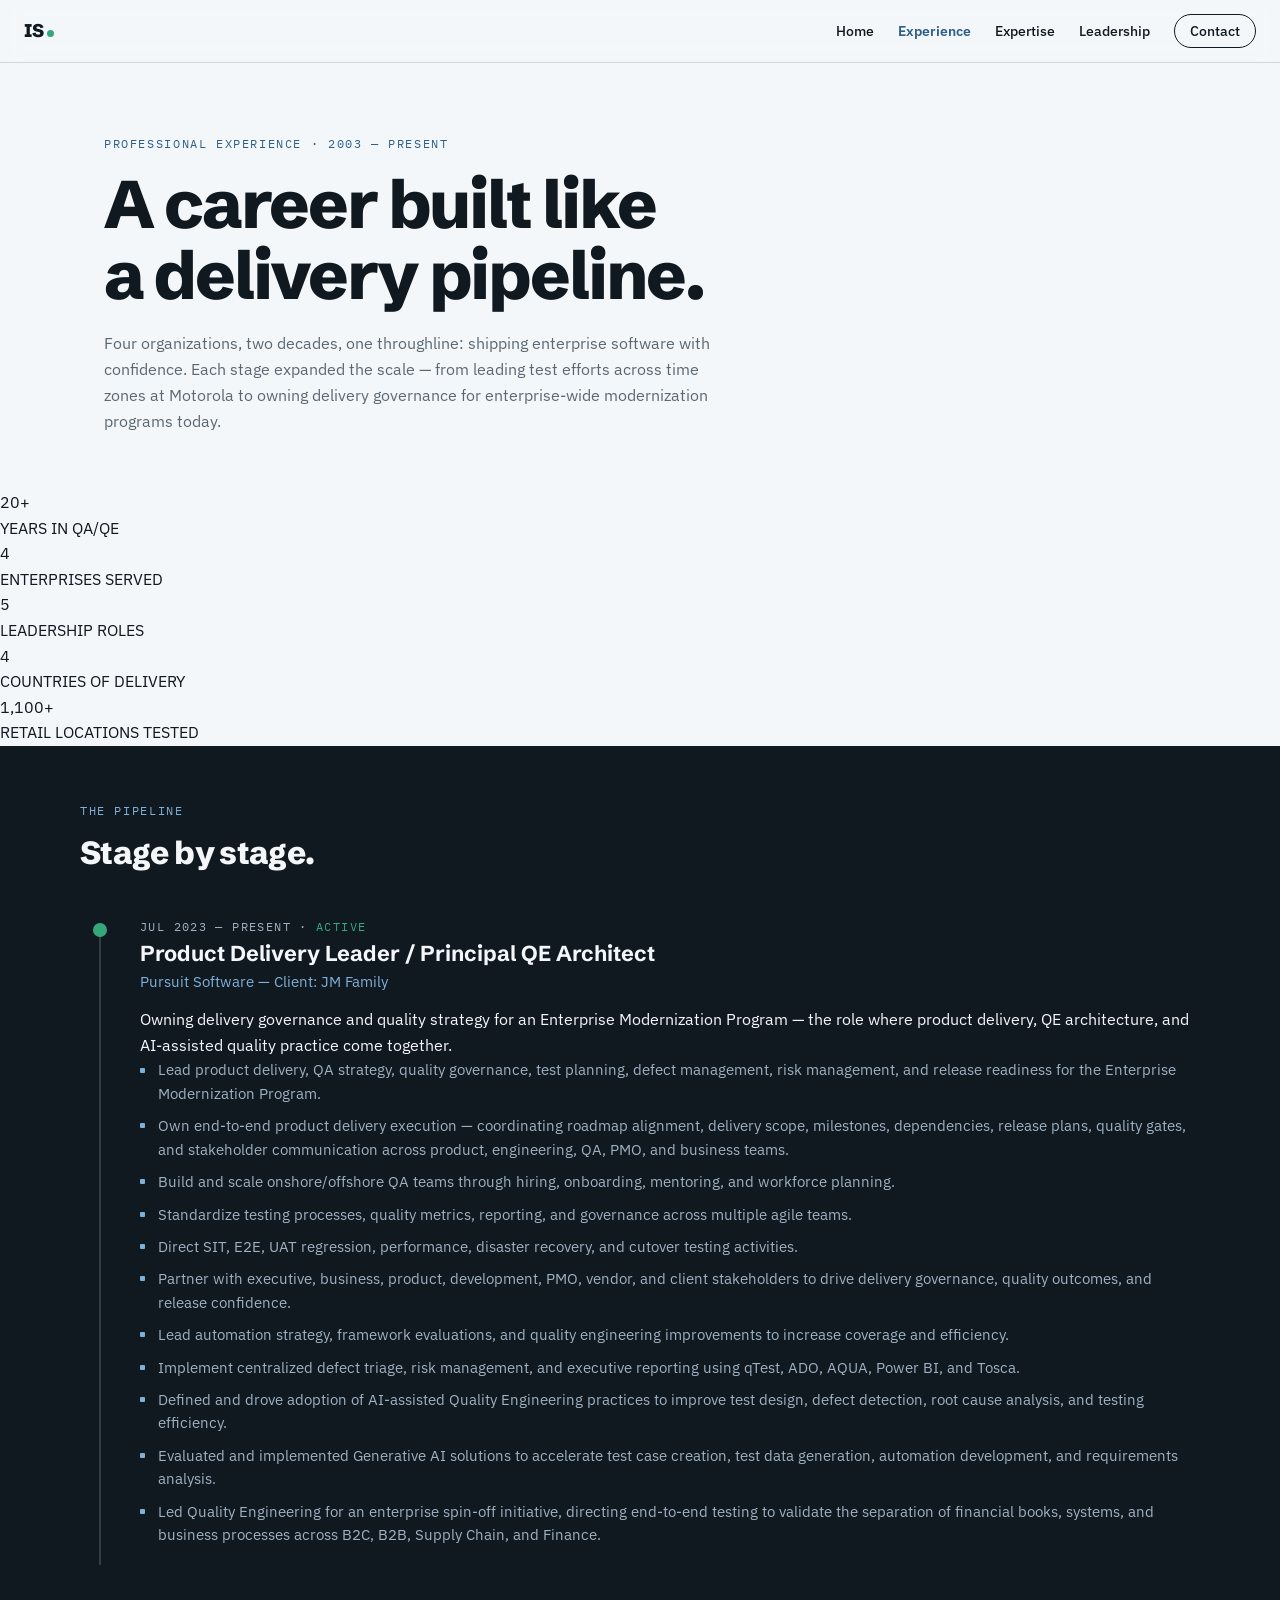
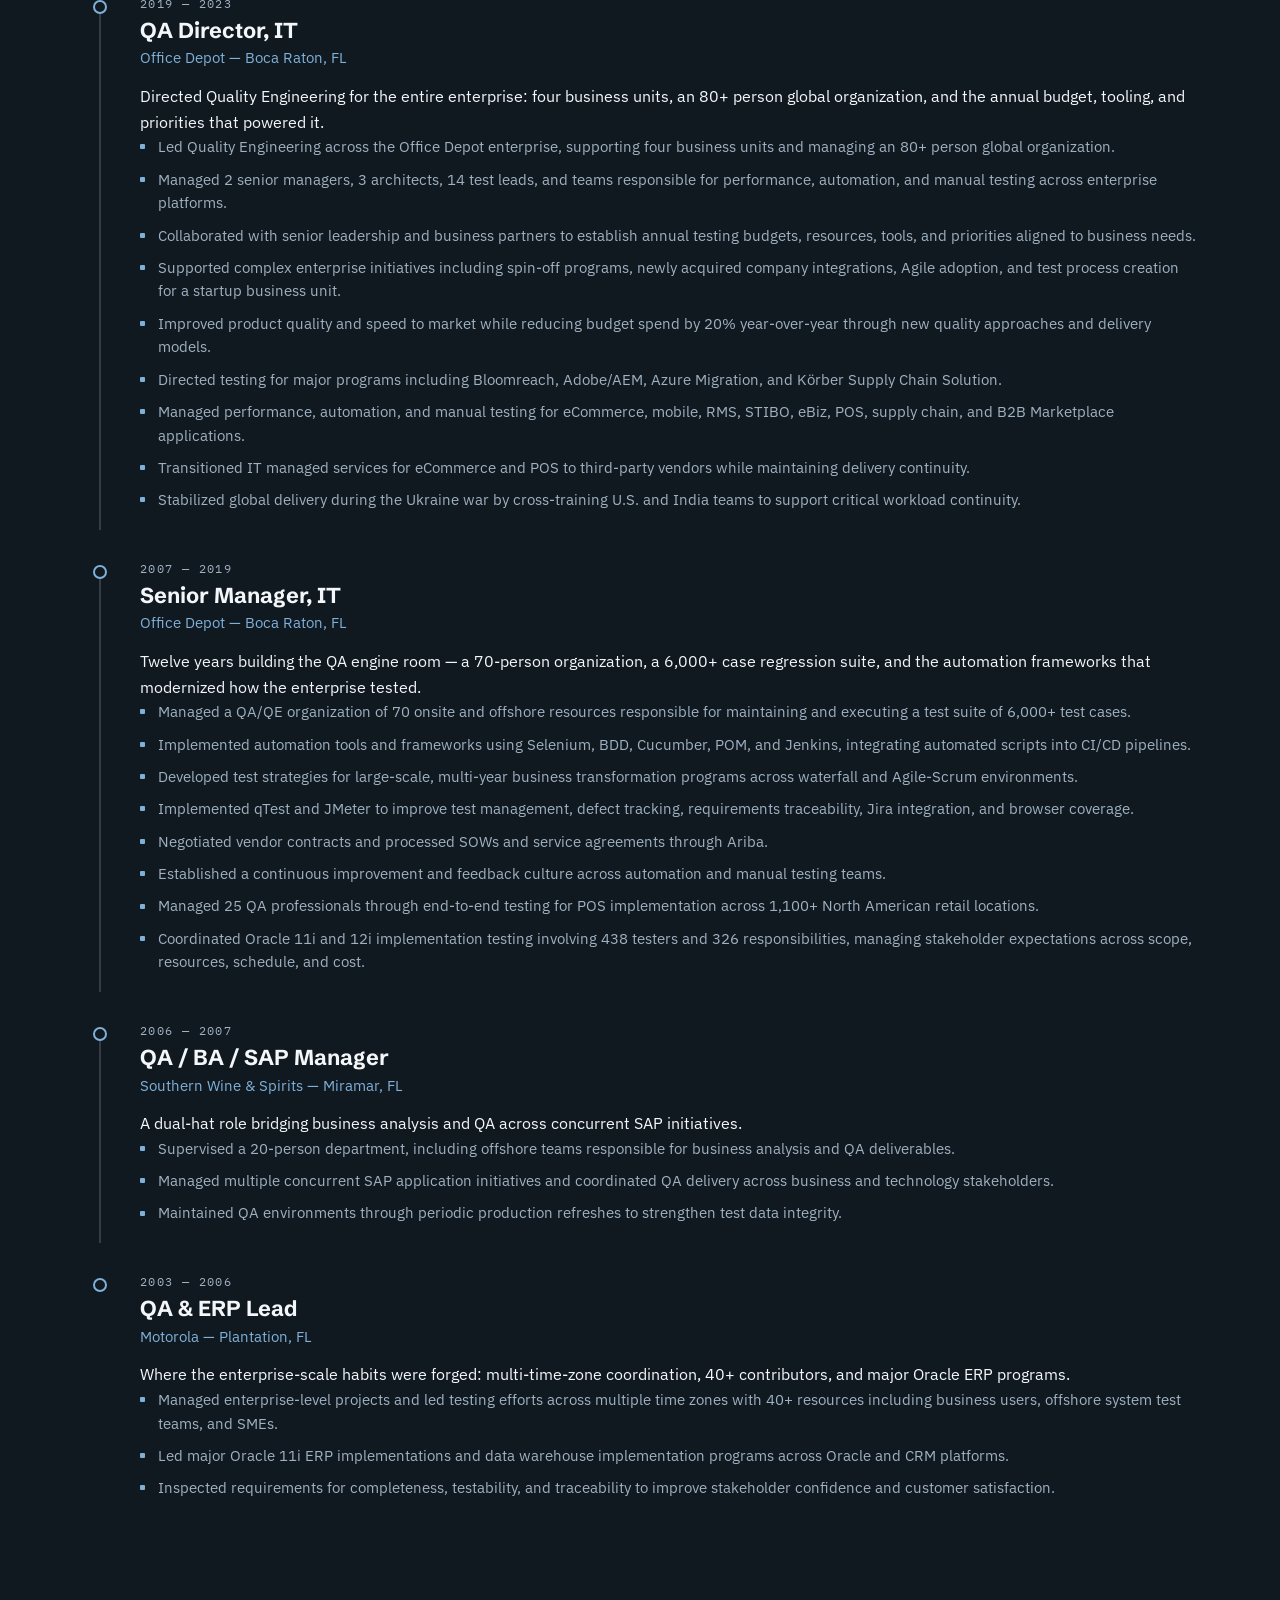
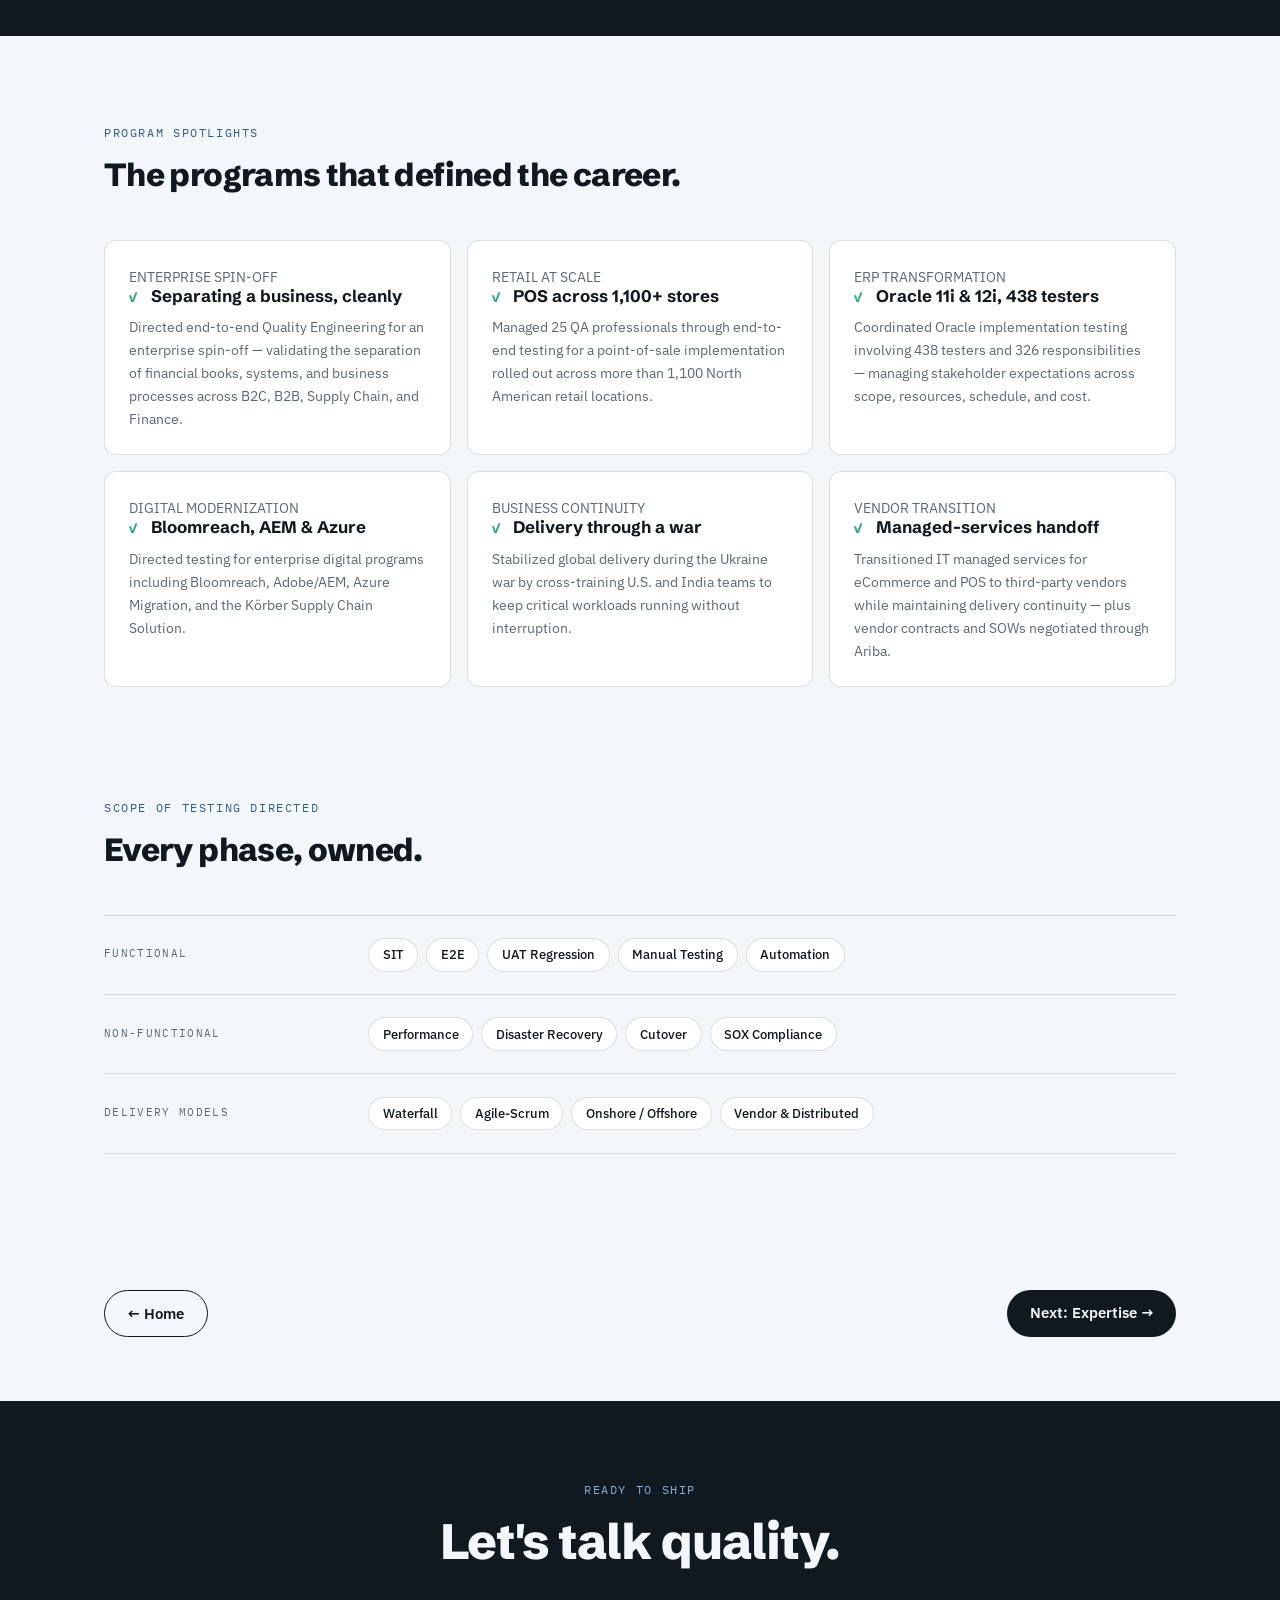
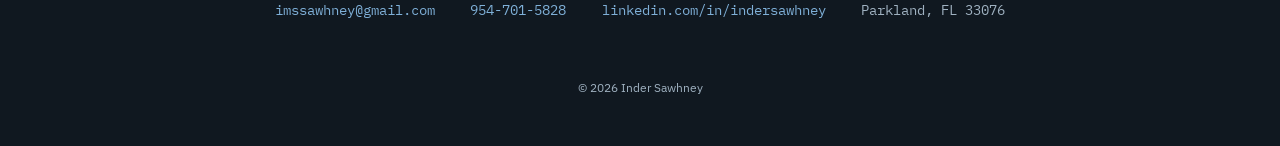
==== commit c7b0a39c: "Refine experience details and add program highlights Updated professional experience section to clar" ====
--- a/experience.html
+++ b/experience.html
@@ -30,13 +30,27 @@
       <h1>A career built like<br>a delivery pipeline.</h1>
       <p class="page-intro">
         Four organizations, two decades, one throughline: shipping enterprise
-        software with confidence. Each stage below expanded the scale — from
-        leading test efforts across time zones to owning delivery governance
-        for enterprise-wide modernization programs.
+        software with confidence. Each stage expanded the scale — from leading
+        test efforts across time zones at Motorola to owning delivery
+        governance for enterprise-wide modernization programs today.
       </p>
     </section>
 
+    <!-- career at a glance -->
+    <section class="glance reveal" aria-label="Career at a glance">
+      <div class="glance-item"><p class="glance-value">20+</p><p class="glance-label">YEARS IN QA/QE</p></div>
+      <div class="glance-item"><p class="glance-value">4</p><p class="glance-label">ENTERPRISES SERVED</p></div>
+      <div class="glance-item"><p class="glance-value">5</p><p class="glance-label">LEADERSHIP ROLES</p></div>
+      <div class="glance-item"><p class="glance-value">4</p><p class="glance-label">COUNTRIES OF DELIVERY</p></div>
+      <div class="glance-item"><p class="glance-value">1,100+</p><p class="glance-label">RETAIL LOCATIONS TESTED</p></div>
+    </section>
+
+    <!-- pipeline -->
     <section class="section section-dark section-flush">
+      <div class="section-head reveal">
+        <p class="eyebrow eyebrow-light">THE PIPELINE</p>
+        <h2 class="h2-small">Stage by stage.</h2>
+      </div>
       <div class="pipeline">
 
         <article class="stage reveal">
@@ -45,9 +59,10 @@
             <p class="stage-meta">JUL 2023 — PRESENT · <span class="stage-live">ACTIVE</span></p>
             <h3>Product Delivery Leader / Principal QE Architect</h3>
             <p class="stage-org">Pursuit Software — Client: JM Family</p>
+            <p class="stage-summary">Owning delivery governance and quality strategy for an Enterprise Modernization Program — the role where product delivery, QE architecture, and AI-assisted quality practice come together.</p>
             <ul>
               <li>Lead product delivery, QA strategy, quality governance, test planning, defect management, risk management, and release readiness for the Enterprise Modernization Program.</li>
-              <li>Own end-to-end product delivery execution for client initiatives — coordinating roadmap alignment, delivery scope, milestones, dependencies, release plans, quality gates, and stakeholder communication across product, engineering, QA, PMO, and business teams.</li>
+              <li>Own end-to-end product delivery execution — coordinating roadmap alignment, delivery scope, milestones, dependencies, release plans, quality gates, and stakeholder communication across product, engineering, QA, PMO, and business teams.</li>
               <li>Build and scale onshore/offshore QA teams through hiring, onboarding, mentoring, and workforce planning.</li>
               <li>Standardize testing processes, quality metrics, reporting, and governance across multiple agile teams.</li>
               <li>Direct SIT, E2E, UAT regression, performance, disaster recovery, and cutover testing activities.</li>
@@ -67,6 +82,7 @@
             <p class="stage-meta">2019 — 2023</p>
             <h3>QA Director, IT</h3>
             <p class="stage-org">Office Depot — Boca Raton, FL</p>
+            <p class="stage-summary">Directed Quality Engineering for the entire enterprise: four business units, an 80+ person global organization, and the annual budget, tooling, and priorities that powered it.</p>
             <ul>
               <li>Led Quality Engineering across the Office Depot enterprise, supporting four business units and managing an 80+ person global organization.</li>
               <li>Managed 2 senior managers, 3 architects, 14 test leads, and teams responsible for performance, automation, and manual testing across enterprise platforms.</li>
@@ -87,6 +103,7 @@
             <p class="stage-meta">2007 — 2019</p>
             <h3>Senior Manager, IT</h3>
             <p class="stage-org">Office Depot — Boca Raton, FL</p>
+            <p class="stage-summary">Twelve years building the QA engine room — a 70-person organization, a 6,000+ case regression suite, and the automation frameworks that modernized how the enterprise tested.</p>
             <ul>
               <li>Managed a QA/QE organization of 70 onsite and offshore resources responsible for maintaining and executing a test suite of 6,000+ test cases.</li>
               <li>Implemented automation tools and frameworks using Selenium, BDD, Cucumber, POM, and Jenkins, integrating automated scripts into CI/CD pipelines.</li>
@@ -106,6 +123,7 @@
             <p class="stage-meta">2006 — 2007</p>
             <h3>QA / BA / SAP Manager</h3>
             <p class="stage-org">Southern Wine &amp; Spirits — Miramar, FL</p>
+            <p class="stage-summary">A dual-hat role bridging business analysis and QA across concurrent SAP initiatives.</p>
             <ul>
               <li>Supervised a 20-person department, including offshore teams responsible for business analysis and QA deliverables.</li>
               <li>Managed multiple concurrent SAP application initiatives and coordinated QA delivery across business and technology stakeholders.</li>
@@ -120,6 +138,7 @@
             <p class="stage-meta">2003 — 2006</p>
             <h3>QA &amp; ERP Lead</h3>
             <p class="stage-org">Motorola — Plantation, FL</p>
+            <p class="stage-summary">Where the enterprise-scale habits were forged: multi-time-zone coordination, 40+ contributors, and major Oracle ERP programs.</p>
             <ul>
               <li>Managed enterprise-level projects and led testing efforts across multiple time zones with 40+ resources including business users, offshore system test teams, and SMEs.</li>
               <li>Led major Oracle 11i ERP implementations and data warehouse implementation programs across Oracle and CRM platforms.</li>
@@ -128,6 +147,68 @@
           </div>
         </article>
 
+      </div>
+    </section>
+
+    <!-- program spotlights -->
+    <section class="section">
+      <div class="section-head reveal">
+        <p class="eyebrow">PROGRAM SPOTLIGHTS</p>
+        <h2 class="h2-small">The programs that defined the career.</h2>
+      </div>
+      <div class="gate-grid">
+        <article class="gate gate-plain reveal">
+          <p class="gate-tag">ENTERPRISE SPIN-OFF</p>
+          <h3>Separating a business, cleanly</h3>
+          <p>Directed end-to-end Quality Engineering for an enterprise spin-off — validating the separation of financial books, systems, and business processes across B2C, B2B, Supply Chain, and Finance.</p>
+        </article>
+        <article class="gate gate-plain reveal">
+          <p class="gate-tag">RETAIL AT SCALE</p>
+          <h3>POS across 1,100+ stores</h3>
+          <p>Managed 25 QA professionals through end-to-end testing for a point-of-sale implementation rolled out across more than 1,100 North American retail locations.</p>
+        </article>
+        <article class="gate gate-plain reveal">
+          <p class="gate-tag">ERP TRANSFORMATION</p>
+          <h3>Oracle 11i &amp; 12i, 438 testers</h3>
+          <p>Coordinated Oracle implementation testing involving 438 testers and 326 responsibilities — managing stakeholder expectations across scope, resources, schedule, and cost.</p>
+        </article>
+        <article class="gate gate-plain reveal">
+          <p class="gate-tag">DIGITAL MODERNIZATION</p>
+          <h3>Bloomreach, AEM &amp; Azure</h3>
+          <p>Directed testing for enterprise digital programs including Bloomreach, Adobe/AEM, Azure Migration, and the Körber Supply Chain Solution.</p>
+        </article>
+        <article class="gate gate-plain reveal">
+          <p class="gate-tag">BUSINESS CONTINUITY</p>
+          <h3>Delivery through a war</h3>
+          <p>Stabilized global delivery during the Ukraine war by cross-training U.S. and India teams to keep critical workloads running without interruption.</p>
+        </article>
+        <article class="gate gate-plain reveal">
+          <p class="gate-tag">VENDOR TRANSITION</p>
+          <h3>Managed-services handoff</h3>
+          <p>Transitioned IT managed services for eCommerce and POS to third-party vendors while maintaining delivery continuity — plus vendor contracts and SOWs negotiated through Ariba.</p>
+        </article>
+      </div>
+    </section>
+
+    <!-- testing disciplines -->
+    <section class="section section-tight">
+      <div class="section-head reveal">
+        <p class="eyebrow">SCOPE OF TESTING DIRECTED</p>
+        <h2 class="h2-small">Every phase, owned.</h2>
+      </div>
+      <div class="skills reveal">
+        <div class="skill-row">
+          <p class="skill-label">FUNCTIONAL</p>
+          <p class="skill-chips"><span>SIT</span><span>E2E</span><span>UAT Regression</span><span>Manual Testing</span><span>Automation</span></p>
+        </div>
+        <div class="skill-row">
+          <p class="skill-label">NON-FUNCTIONAL</p>
+          <p class="skill-chips"><span>Performance</span><span>Disaster Recovery</span><span>Cutover</span><span>SOX Compliance</span></p>
+        </div>
+        <div class="skill-row">
+          <p class="skill-label">DELIVERY MODELS</p>
+          <p class="skill-chips"><span>Waterfall</span><span>Agile-Scrum</span><span>Onshore / Offshore</span><span>Vendor &amp; Distributed</span></p>
+        </div>
       </div>
     </section>
 
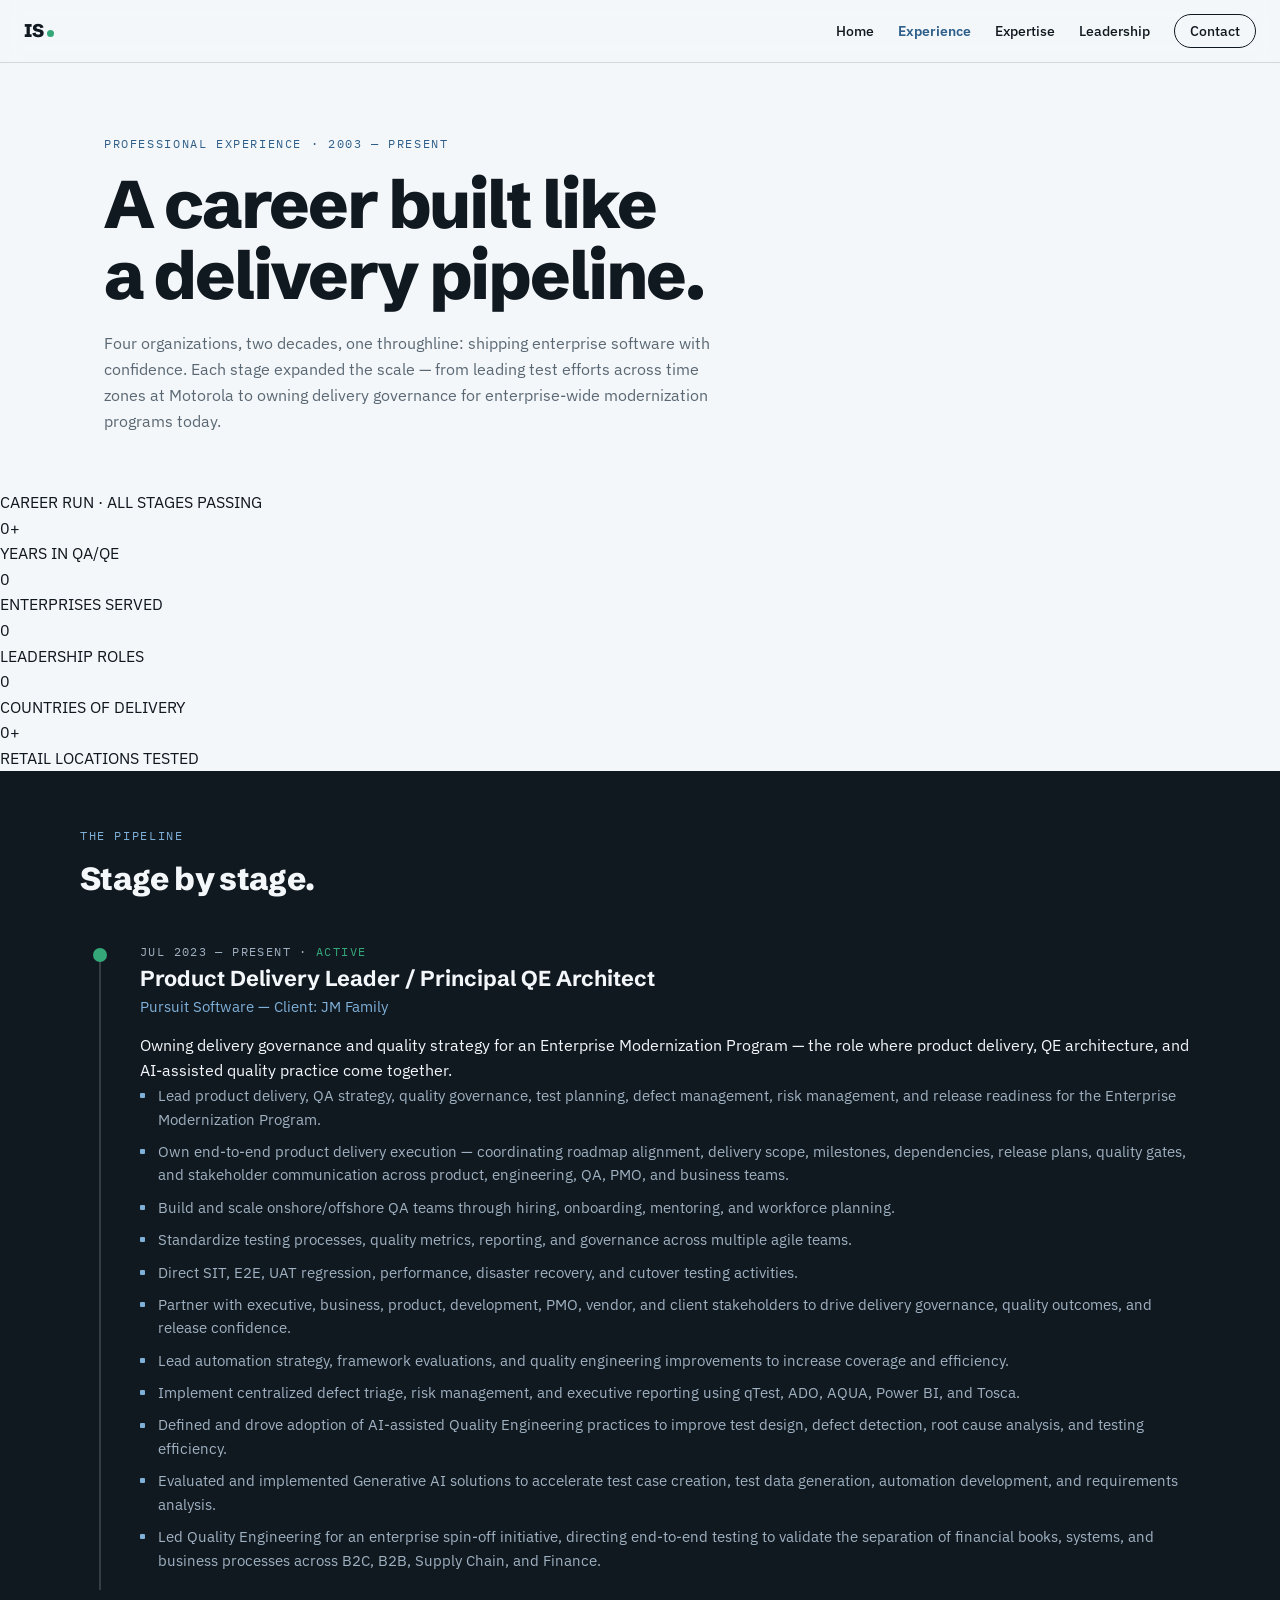
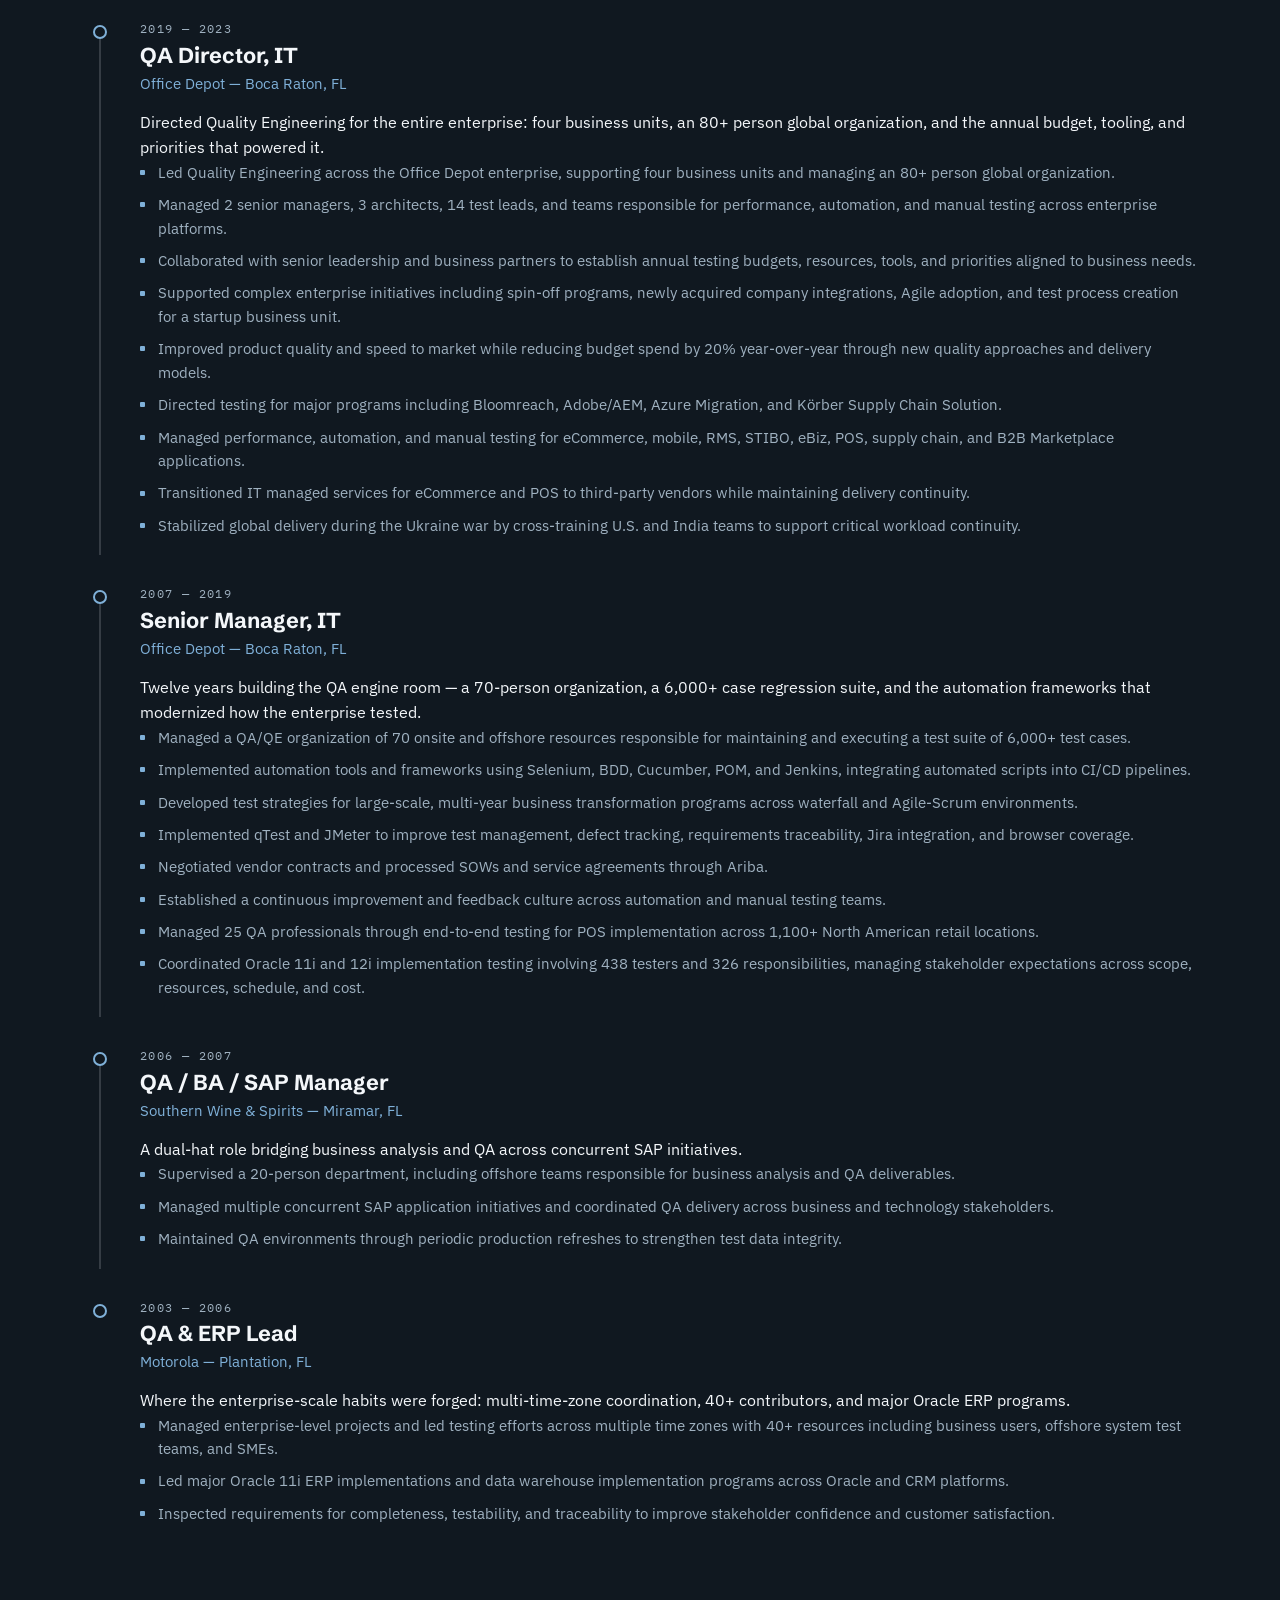
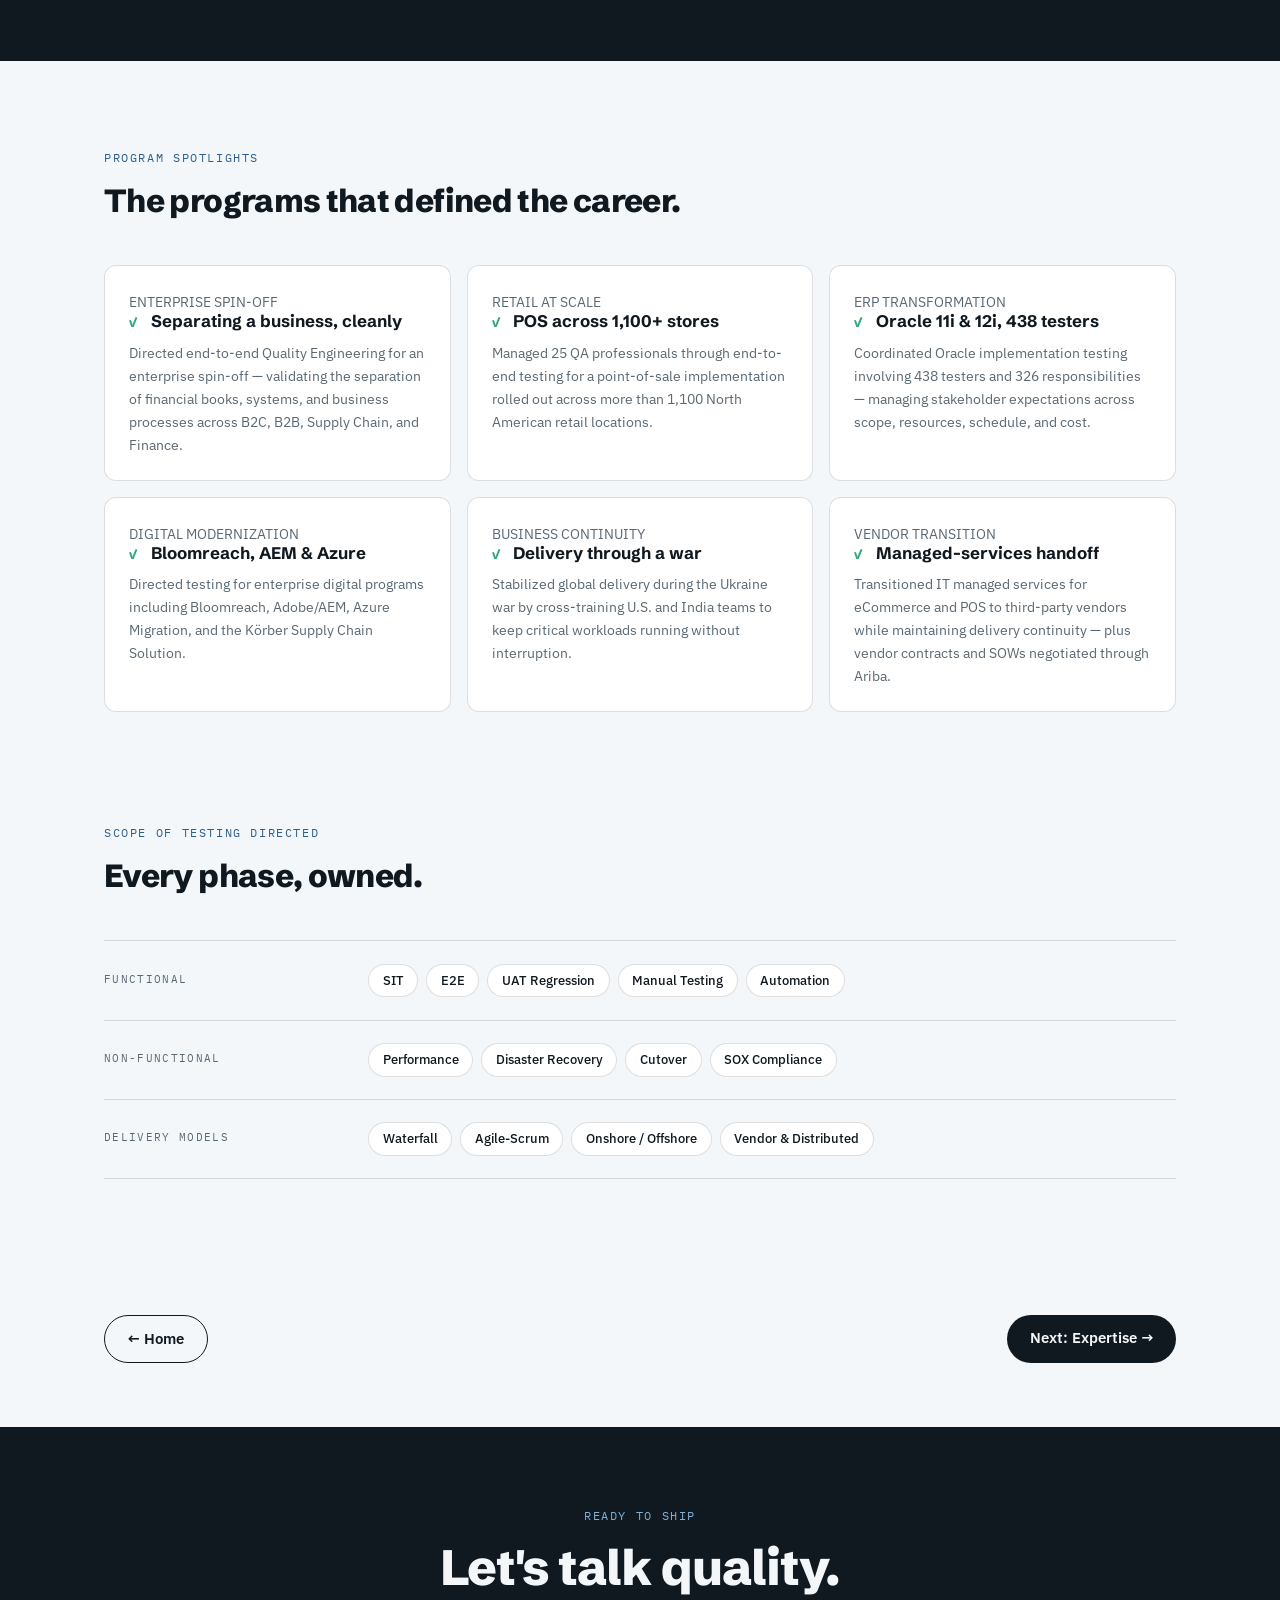
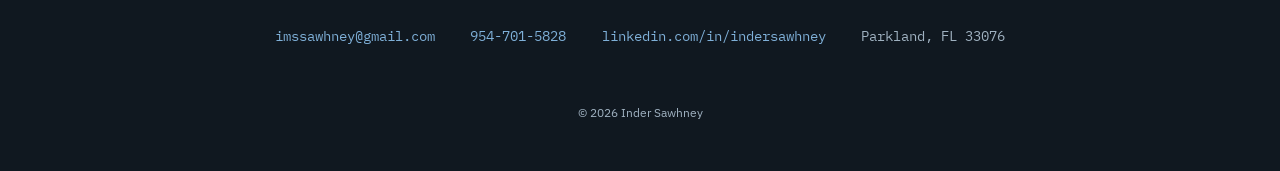
==== commit 951d0ef8: "Refactor career section for better structure" ====
--- a/experience.html
+++ b/experience.html
@@ -37,12 +37,37 @@
     </section>
 
     <!-- career at a glance -->
-    <section class="glance reveal" aria-label="Career at a glance">
-      <div class="glance-item"><p class="glance-value">20+</p><p class="glance-label">YEARS IN QA/QE</p></div>
-      <div class="glance-item"><p class="glance-value">4</p><p class="glance-label">ENTERPRISES SERVED</p></div>
-      <div class="glance-item"><p class="glance-value">5</p><p class="glance-label">LEADERSHIP ROLES</p></div>
-      <div class="glance-item"><p class="glance-value">4</p><p class="glance-label">COUNTRIES OF DELIVERY</p></div>
-      <div class="glance-item"><p class="glance-value">1,100+</p><p class="glance-label">RETAIL LOCATIONS TESTED</p></div>
+    <section class="glance-wrap reveal" aria-label="Career at a glance">
+      <div class="glance">
+        <p class="glance-title"><span class="status-dot"></span>CAREER RUN · ALL STAGES PASSING</p>
+        <div class="glance-track">
+          <div class="glance-item">
+            <span class="glance-node"></span>
+            <p class="glance-value"><span class="count" data-target="20">0</span>+</p>
+            <p class="glance-label">YEARS IN QA/QE</p>
+          </div>
+          <div class="glance-item">
+            <span class="glance-node"></span>
+            <p class="glance-value"><span class="count" data-target="4">0</span></p>
+            <p class="glance-label">ENTERPRISES SERVED</p>
+          </div>
+          <div class="glance-item">
+            <span class="glance-node"></span>
+            <p class="glance-value"><span class="count" data-target="5">0</span></p>
+            <p class="glance-label">LEADERSHIP ROLES</p>
+          </div>
+          <div class="glance-item">
+            <span class="glance-node"></span>
+            <p class="glance-value"><span class="count" data-target="4">0</span></p>
+            <p class="glance-label">COUNTRIES OF DELIVERY</p>
+          </div>
+          <div class="glance-item">
+            <span class="glance-node"></span>
+            <p class="glance-value"><span class="count" data-target="1100">0</span>+</p>
+            <p class="glance-label">RETAIL LOCATIONS TESTED</p>
+          </div>
+        </div>
+      </div>
     </section>
 
     <!-- pipeline -->
